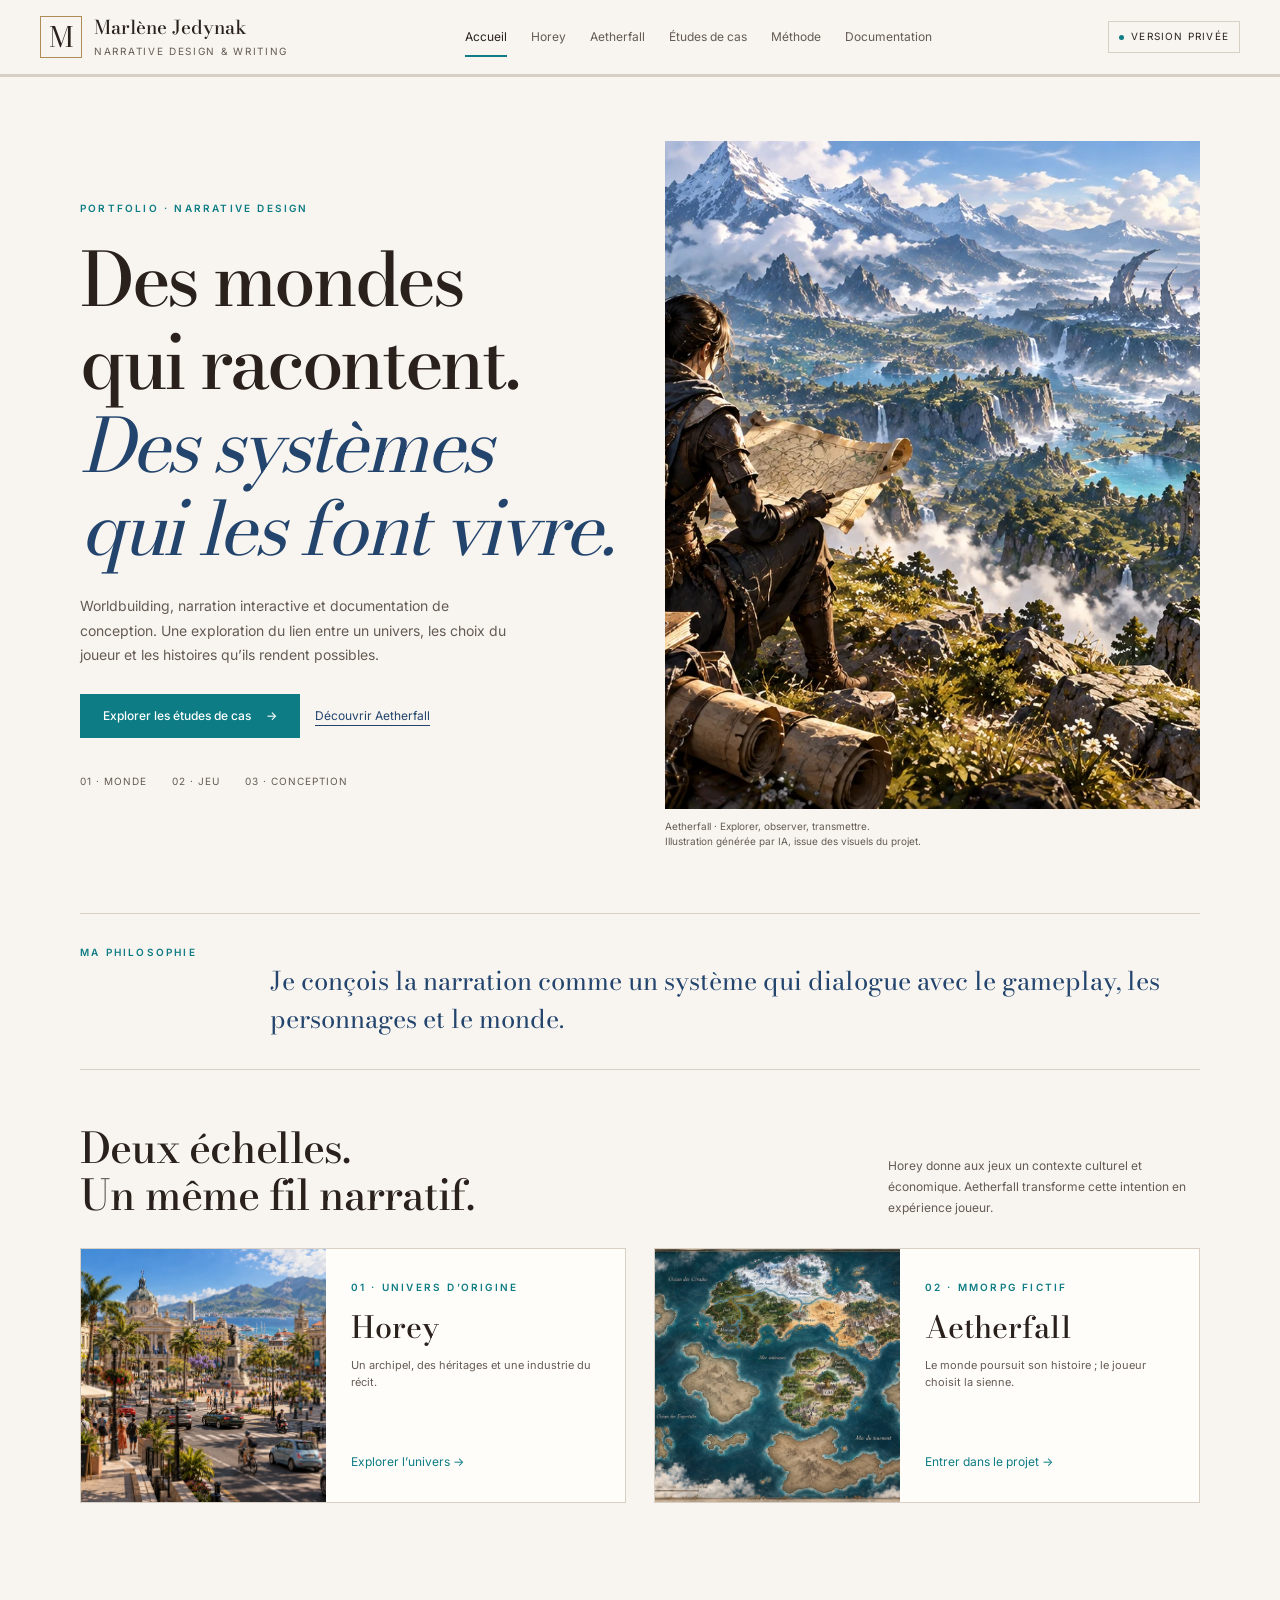
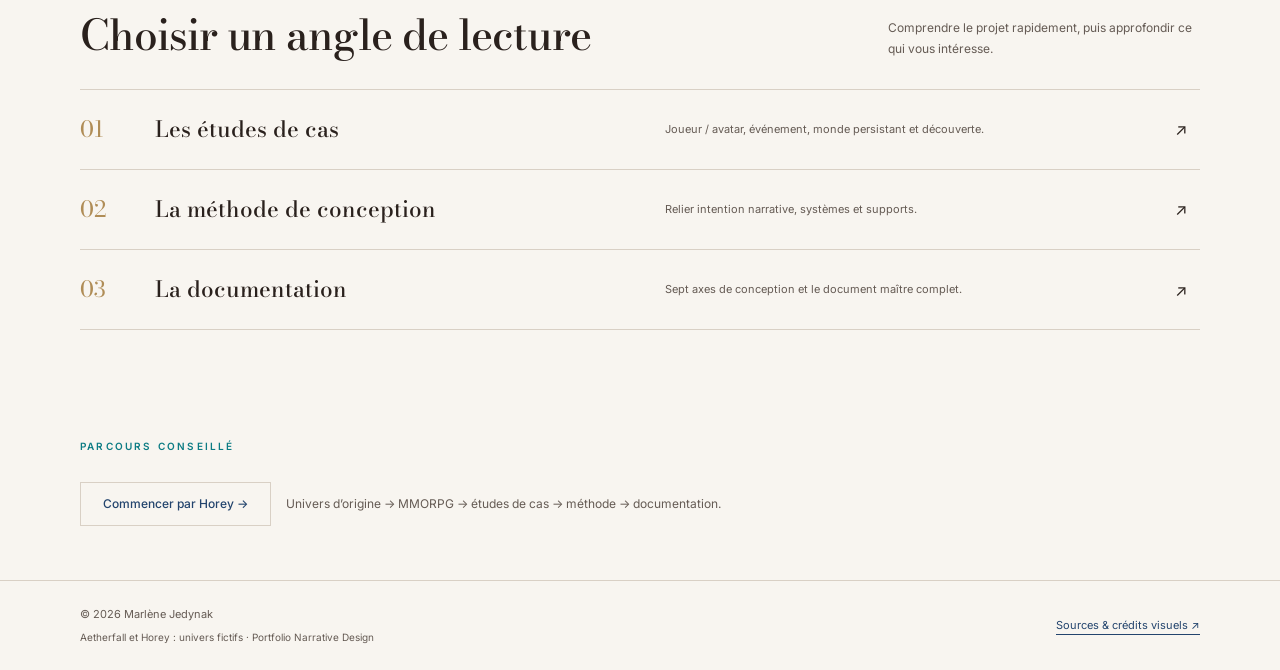
==== index.html @ cbaad34f "Ajout initial du portfolio Horey" ====
<!DOCTYPE html>
<html lang="fr"><head><meta charset="utf-8"><meta name="viewport" content="width=device-width,initial-scale=1"><meta name="robots" content="noindex,nofollow"><meta name="description" content="Portfolio de Narrative Design de Marlène Jedynak : Horey, Aetherfall, systèmes et études de cas."><meta name="color-scheme" content="light"><title>Marlène Jedynak — Portfolio Narrative Design</title><link rel="icon" href="assets/favicon.svg" type="image/svg+xml"><link rel="stylesheet" href="style.css"><link rel="stylesheet" href="fonts.css"><script defer src="app.js"></script><noscript><style>[role=tabpanel][hidden]{display:block!important}[role=tablist],.simulation{display:none!important}</style></noscript></head><body>
<a class="skip" href="#main">Aller au contenu</a><header class="topbar"><div class="topbar-inner"><a class="brand" href="index.html" aria-label="Marlène Jedynak, accueil du portfolio"><span class="brand-symbol" aria-hidden="true">M</span><span><strong>Marlène Jedynak</strong><small>Narrative Design &amp; Writing</small></span></a><nav class="desktop-nav" aria-label="Navigation principale"><a href="index.html" aria-current="page">Accueil</a><a href="horey.html">Horey</a><a href="aetherfall.html">Aetherfall</a><a href="etudes-de-cas.html">Études de cas</a><a href="methode.html">Méthode</a><a href="documentation.html">Documentation</a></nav><details class="mobile-nav"><summary>Menu</summary><nav aria-label="Navigation mobile"><a href="index.html" aria-current="page">Accueil</a><a href="horey.html">Horey</a><a href="aetherfall.html">Aetherfall</a><a href="etudes-de-cas.html">Études de cas</a><a href="methode.html">Méthode</a><a href="documentation.html">Documentation</a></nav></details><span class="private">Version privée</span></div><div class="progress" aria-hidden="true"><span></span></div></header>
<main class="shell" id="main"><section class="hero" aria-labelledby="home-title"><div class="hero-copy"><p class="eyebrow">Portfolio · Narrative Design</p><h1 id="home-title">Des mondes<br>qui racontent.<br><em>Des systèmes<br>qui les font vivre.</em></h1><p>Worldbuilding, narration interactive et documentation de conception. Une exploration du lien entre un univers, les choix du joueur et les histoires qu’ils rendent possibles.</p><div class="actions"><a class="button" href="etudes-de-cas.html">Explorer les études de cas <span aria-hidden="true">→</span></a><a class="text-link" href="aetherfall.html">Découvrir Aetherfall</a></div><div class="hero-index"><span>01 · Monde</span><span>02 · Jeu</span><span>03 · Conception</span></div><p id="resume" class="resume" hidden>Reprendre votre lecture : <a href="aetherfall.html">Aetherfall</a></p></div><figure class="hero-art"><img src="assets/cartographe.webp" alt="Un cartographe observe les vallées et les montagnes d’Aetherfall, une carte entre les mains" width="1672" height="941"><figcaption>Aetherfall · Explorer, observer, transmettre.<br>Illustration générée par IA, issue des visuels du projet.</figcaption></figure></section>
<div class="intro-strip"><p class="eyebrow">Ma philosophie</p><p>Je conçois la narration comme un système qui dialogue avec le gameplay, les personnages et le monde.</p></div>
<section class="home-section" aria-labelledby="worlds-title"><div class="section-intro"><h2 id="worlds-title">Deux échelles.<br>Un même fil narratif.</h2><p>Horey donne aux jeux un contexte culturel et économique. Aetherfall transforme cette intention en expérience joueur.</p></div><div class="chapters"><a class="chapter" href="horey.html"><img src="assets/seyora.webp" alt="La place centrale de Seyora, capitale d’Horey" loading="lazy"><div class="chapter-copy"><p class="kicker">01 · Univers d’origine</p><h3>Horey</h3><p class="note">Un archipel, des héritages et une industrie du récit.</p><span class="arrow">Explorer l’univers →</span></div></a><a class="chapter" href="aetherfall.html"><img src="assets/aetherfall-map.webp" alt="Carte fantasy des territoires d’Aetherfall" loading="lazy"><div class="chapter-copy"><p class="kicker">02 · MMORPG fictif</p><h3>Aetherfall</h3><p class="note">Le monde poursuit son histoire ; le joueur choisit la sienne.</p><span class="arrow">Entrer dans le projet →</span></div></a></div></section>
<section class="home-section" aria-labelledby="routes-title"><div class="section-intro"><h2 id="routes-title">Choisir un angle de lecture</h2><p>Comprendre le projet rapidement, puis approfondir ce qui vous intéresse.</p></div><div class="route-list"><a href="etudes-de-cas.html"><span class="number">01</span><strong>Les études de cas</strong><small>Joueur / avatar, événement, monde persistant et découverte.</small><span aria-hidden="true">↗</span></a><a href="methode.html"><span class="number">02</span><strong>La méthode de conception</strong><small>Relier intention narrative, systèmes et supports.</small><span aria-hidden="true">↗</span></a><a href="documentation.html"><span class="number">03</span><strong>La documentation</strong><small>Sept axes de conception et le document maître complet.</small><span aria-hidden="true">↗</span></a></div></section>
<section class="home-section"><p class="eyebrow">Parcours conseillé</p><div class="actions"><a class="button secondary" href="horey.html">Commencer par Horey →</a><p class="note">Univers d’origine → MMORPG → études de cas → méthode → documentation.</p></div></section><noscript><p class="note">Les textes, le sommaire et les documents restent accessibles. Activez JavaScript pour les filtres, les onglets et la simulation.</p></noscript></main>
<footer class="footer"><div class="shell footer-inner"><div>© 2026 Marlène Jedynak<small>Aetherfall et Horey : univers fictifs · Portfolio Narrative Design</small></div><a href="methode.html#credits">Sources &amp; crédits visuels ↗</a></div></footer>
<dialog id="image-dialog" class="lightbox" aria-labelledby="image-caption"><button class="close" type="button" aria-label="Fermer l’image agrandie">Fermer ×</button><img src="assets/horey-map.webp" alt=""><p id="image-caption"></p></dialog></body></html>
---- style.css ----
:root{--paper:#F8F5F0;--ink:#2A211D;--blue:#23446D;--teal:#0D7C84;--gold:#B08D57;--line:#d9d0c5;--muted:#655b54;--white:#fffdfa;--title:'Bodoni Moda',Georgia,serif;--body:Inter,Arial,sans-serif}
*{box-sizing:border-box}html{scroll-behavior:smooth;scroll-padding-top:110px}body{margin:0;background:var(--paper);color:var(--ink);font:16px/1.75 var(--body)}a{color:var(--blue);text-underline-offset:5px}button,input,select{font:inherit}button{cursor:pointer}button,a,summary,input,select{-webkit-tap-highlight-color:transparent}a:hover{color:var(--teal)}:focus-visible{outline:3px solid var(--teal);outline-offset:5px}[hidden]{display:none!important}img{max-width:100%;height:auto;display:block}h1,h2,h3,p,figure{margin:0}h1,h2,h3{font-family:var(--title);font-weight:500;line-height:1.12;text-wrap:balance}h1{font-size:clamp(2.9rem,6vw,5.2rem);letter-spacing:-.045em}h2{font-size:clamp(2rem,3.3vw,3rem);letter-spacing:-.025em}h3{font-size:1.6rem}p+p{margin-top:1.1rem}p,li{max-width:75ch}strong{font-weight:600}ul{padding-left:1.3rem}li+li{margin-top:.5rem}.skip{position:absolute;top:-100px;left:20px;background:var(--ink);color:white;padding:12px;z-index:99}.skip:focus{top:10px}.topbar{border-bottom:1px solid var(--line);position:sticky;top:0;z-index:20;background:rgba(248,245,240,.98)}.topbar-inner{max-width:1280px;margin:auto;padding:16px 40px;display:flex;gap:24px;align-items:center;justify-content:space-between}.brand{text-decoration:none;color:var(--ink);display:flex;gap:12px;align-items:center;line-height:1.2}.brand-symbol{font-family:var(--title);font-size:28px;border:1px solid var(--gold);width:42px;height:42px;display:grid;place-items:center}.brand strong{font-family:var(--title);font-size:19px;font-weight:500}.brand small{display:block;font-size:10px;letter-spacing:.17em;text-transform:uppercase;margin-top:5px;color:var(--muted)}.desktop-nav{display:flex;align-items:center;gap:24px}.desktop-nav a{text-decoration:none;font-size:12px;color:var(--muted);padding:8px 0;border-bottom:2px solid transparent}.desktop-nav a[aria-current=page]{color:var(--ink);border-color:var(--teal)}.private{display:inline-flex;align-items:center;gap:7px;font-size:10px;text-transform:uppercase;letter-spacing:.12em;border:1px solid var(--line);padding:6px 10px;white-space:nowrap}.private:before{content:'';width:5px;height:5px;border-radius:50%;background:var(--teal)}.mobile-nav{display:none}.progress{height:2px;width:100%;background:var(--line)}.progress span{display:block;height:100%;width:0;background:var(--teal)}.shell{max-width:1200px;margin:auto;padding:0 40px}.eyebrow,.kicker{font-size:10px;letter-spacing:.22em;text-transform:uppercase;color:var(--teal);font-weight:600}.page-header{padding:52px 0 38px;border-bottom:1px solid var(--line)}.breadcrumbs{font-size:11px;color:var(--muted);display:flex;gap:12px;align-items:center;margin-bottom:35px}.breadcrumbs a{color:var(--muted)}.page-header .eyebrow{margin-bottom:18px}.page-header .lead{max-width:740px;margin-top:20px}.lead{font-family:var(--title);font-size:clamp(1.3rem,2.3vw,1.6rem);line-height:1.5}.page-grid{display:grid;grid-template-columns:minmax(0,1fr) 195px;gap:58px;padding:46px 0 64px}.toc{align-self:start;position:sticky;top:120px;border-left:1px solid var(--line);padding-left:22px;font-size:12px}.toc p{font-size:9px;letter-spacing:.2em;text-transform:uppercase;color:var(--muted);margin-bottom:15px}.toc ol{list-style:none;padding:0;margin:0}.toc li+li{margin-top:14px}.toc a{text-decoration:none;color:var(--muted);display:block}.toc a[aria-current=location]{color:var(--teal);font-weight:600}.toc .back{border-top:1px solid var(--line);margin-top:24px;padding-top:18px}.content-section+.content-section{border-top:1px solid var(--line);margin-top:50px;padding-top:44px}.section-heading{display:flex;gap:20px;align-items:baseline;margin-bottom:24px}.section-heading .number{color:var(--gold);font-family:var(--title);font-size:1.2rem;flex-shrink:0}.content-section h3{margin:28px 0 15px}.content-section .lead{margin-bottom:20px}.principle{font-family:var(--title);font-size:1.5rem;line-height:1.5;color:var(--blue);border-left:3px solid var(--teal);padding:8px 0 8px 24px;margin:28px 0}.note{font-size:12px;line-height:1.6;color:var(--muted)}.actions{display:flex;align-items:center;gap:15px;flex-wrap:wrap;margin-top:26px}.button{display:inline-flex;gap:15px;justify-content:center;align-items:center;padding:12px 22px;border:1px solid var(--teal);background:var(--teal);color:white;text-decoration:none;font-size:12px;font-weight:500;line-height:1.5}.button:hover{color:white;background:#096269}.button.secondary{background:transparent;color:var(--blue);border-color:var(--line)}.button.secondary:hover{border-color:var(--teal);color:var(--teal)}.text-link{font-size:12px}.hero{display:grid;grid-template-columns:1.02fr 1fr;gap:40px;align-items:center;padding:64px 0}.hero h1{font-size:clamp(3rem,5.8vw,5rem);margin:20px 0 24px}.hero h1 em{color:var(--blue);font-weight:400}.hero-copy>p:not(.eyebrow){font-size:14px;color:var(--muted);max-width:48ch}.hero-art img{width:100%;aspect-ratio:4/5;object-fit:cover;object-position:35% center}.hero-art figcaption,.visual figcaption{font-size:10px;color:var(--muted);margin-top:10px;line-height:1.5}.hero-index{margin-top:35px;display:flex;gap:25px;font-size:10px;letter-spacing:.1em;text-transform:uppercase;color:var(--muted)}.intro-strip{display:grid;grid-template-columns:150px 1fr;gap:40px;padding:30px 0;border-top:1px solid var(--line);border-bottom:1px solid var(--line)}.intro-strip p:last-child{font-family:var(--title);font-size:1.6rem;line-height:1.5;color:var(--blue)}.section-intro{display:flex;gap:24px;align-items:end;justify-content:space-between;margin-bottom:30px}.section-intro p{font-size:12px;max-width:39ch;color:var(--muted)}.home-section{padding:54px 0}.chapters{display:grid;grid-template-columns:1fr 1fr;gap:28px}.chapter{display:grid;grid-template-columns:45% 1fr;border:1px solid var(--line);background:var(--white);text-decoration:none;color:var(--ink);min-height:255px;transition:border-color .15s}.chapter:hover{border-color:var(--teal)}.chapter img{height:100%;width:100%;object-fit:cover}.chapter-copy{padding:30px 25px;display:flex;flex-direction:column;gap:13px}.chapter h3{font-size:1.9rem}.chapter .note{font-size:11px}.chapter .arrow{margin-top:auto;color:var(--teal);font-size:12px}.route-list{border-top:1px solid var(--line)}.route-list a{display:grid;grid-template-columns:55px 1fr 1fr 25px;gap:20px;align-items:center;padding:20px 0;border-bottom:1px solid var(--line);text-decoration:none;color:var(--ink)}.route-list a:hover{color:var(--teal)}.route-list .number{font-family:var(--title);font-size:1.4rem;color:var(--gold)}.route-list strong{font-family:var(--title);font-size:1.4rem;font-weight:500}.route-list small{color:var(--muted);font-size:11px}.continuation{border-top:1px solid var(--line);padding:30px 0;display:flex;align-items:center;justify-content:space-between;gap:20px}.continuation p{font-size:11px;letter-spacing:.12em;text-transform:uppercase;color:var(--muted)}.continuation a{font-family:var(--title);font-size:1.6rem;text-decoration:none}.footer{border-top:1px solid var(--line);padding:24px 0;font-size:11px;color:var(--muted)}.footer-inner{display:flex;justify-content:space-between;align-items:center;gap:20px}.footer small{display:block;margin-top:5px;font-size:10px}.footer a{font-size:11px}.visual{margin:28px 0}.visual img{width:100%;border:1px solid var(--line)}.visual .landscape{aspect-ratio:16/10;object-fit:cover}.image-button{display:block;padding:0;background:none;border:0;width:100%;text-align:left}.image-button:hover img{outline:2px solid var(--gold);outline-offset:3px}.facts{display:grid;grid-template-columns:repeat(3,1fr);gap:22px;padding:20px 0;border-top:1px solid var(--line);border-bottom:1px solid var(--line);margin:26px 0}.facts dt{font-size:9px;letter-spacing:.15em;text-transform:uppercase;color:var(--muted)}.facts dd{font-family:var(--title);font-size:1.5rem;margin:8px 0 0;line-height:1.25}.tabs{display:flex;flex-wrap:wrap;gap:10px;margin:25px 0 18px}.tabs button,.filter{padding:9px 15px;background:transparent;border:1px solid var(--line);color:var(--ink);font-size:12px}.tabs button[aria-selected=true],.filter[aria-pressed=true]{background:var(--blue);border-color:var(--blue);color:white}.panel{border:1px solid var(--line);background:var(--white);padding:26px}.panel h3{margin:0 0 15px}.panel .kicker{margin-bottom:10px}.filters{display:flex;flex-wrap:wrap;gap:10px;margin-bottom:24px}.study{border:1px solid var(--line);background:var(--white);margin-top:18px}.study summary{list-style:none;padding:28px;cursor:pointer;display:flex;align-items:start;gap:22px}.study summary::-webkit-details-marker{display:none}.study summary .number{color:var(--gold);font-family:var(--title);font-size:1.5rem}.study summary .plus{margin-left:auto;font-size:1.5rem;color:var(--teal)}.study[open] summary .plus{transform:rotate(45deg)}.study summary p{font-size:12px;margin-top:10px;color:var(--muted)}.study-body{padding:0 28px 30px 78px}.study-body h3{font:600 10px/1.5 var(--body);letter-spacing:.12em;text-transform:uppercase;color:var(--teal);margin:22px 0 10px}.study-body p{font-size:14px}.study-body .principle{font-family:var(--title);font-size:1.35rem}.simulation{background:#ece9e3;border:1px solid var(--line);padding:28px;margin:28px 0}.simulation h3{margin:0 0 12px}.choice-grid{display:grid;grid-template-columns:repeat(3,1fr);gap:12px;margin:24px 0}.choice-grid button{background:var(--white);border:1px solid var(--line);padding:18px 12px;line-height:1.4;color:var(--ink);font-size:12px;text-align:left}.choice-grid button strong{display:block;font-family:var(--title);font-size:1.2rem;font-weight:500;margin-bottom:8px}.choice-grid button[aria-pressed=true]{border:2px solid var(--teal);padding:17px 11px;background:#edf4f2}.choice-grid button span{font-size:10px;color:var(--muted)}.event-result{border-left:3px solid var(--teal);background:var(--white);padding:20px;margin-top:20px}.event-result h4{font:500 1.35rem/1.35 var(--title);color:var(--blue);margin:0 0 10px}.event-result p{font-size:13px}.event-result .kicker{font-size:9px}.simulation .stage{font-size:10px;letter-spacing:.1em;text-transform:uppercase;color:var(--teal);margin:18px 0 8px}.two-col{display:grid;grid-template-columns:1fr 1fr;gap:28px}.two-col figure{margin:0}.gallery{display:grid;grid-template-columns:1fr 1fr;gap:20px;margin-top:25px}.gallery img{width:100%;aspect-ratio:4/3;object-fit:contain;background:#e9e6df}.gallery figcaption{font-size:11px;margin-top:10px;color:var(--muted)}.gallery figcaption strong{display:block;color:var(--ink);margin-bottom:4px}.table-wrap{overflow-x:auto;margin:24px 0}table{width:100%;border-collapse:collapse;min-width:450px;font-size:12px;text-align:left}th{font-weight:600;color:var(--teal)}td,th{padding:14px 12px;border-bottom:1px solid var(--line);vertical-align:top}.document-row{border-top:1px solid var(--line);padding:20px 0}.document-row summary{font-family:var(--title);font-size:1.45rem;cursor:pointer;color:var(--blue)}.document-row p{font-size:14px;margin-top:16px}.document-row .note{font-size:12px}.document-cover{display:flex;align-items:center;gap:25px;border:1px solid var(--line);background:var(--white);padding:28px;margin:28px 0}.document-cover .doc-icon{font-family:var(--title);font-size:2.4rem;color:var(--gold);border:1px solid var(--line);padding:13px;line-height:1}.document-cover h3{margin:0 0 8px}.document-cover .actions{margin-top:15px}.search-box{display:block;font-size:12px;color:var(--muted);margin-bottom:28px}.search-box input{display:block;width:100%;padding:12px 16px;margin-top:8px;color:var(--ink);border:1px solid var(--line);background:var(--white)}.no-results{padding:25px;background:var(--white);border:1px solid var(--line)}.process{list-style:none;padding:0;counter-reset:step}.process li{padding:20px 0;border-bottom:1px solid var(--line);display:grid;grid-template-columns:45px 1fr;gap:15px;counter-increment:step}.process li:before{content:'0' counter(step);font-family:var(--title);color:var(--gold);font-size:1.5rem}.process strong{font-family:var(--title);font-size:1.5rem;font-weight:500;display:block;margin-bottom:10px}.process p{font-size:13px}.lightbox{position:fixed;inset:0;width:100vw;height:100vh;max-width:none;max-height:none;margin:0;padding:58px 25px 20px;border:0;background:rgba(20,27,30,.97);color:white;z-index:100}.lightbox::backdrop{background:#14202c}.lightbox img{object-fit:contain;max-width:100%;max-height:calc(100vh - 125px);margin:auto}.lightbox p{font-size:12px;margin:12px auto;text-align:center;max-width:none}.lightbox .close{position:absolute;right:25px;top:14px;padding:7px 15px;border:1px solid #788088;background:none;color:white;font-size:12px}.toc-toggle{display:none}.resume{margin-top:25px;border-top:1px solid var(--line);padding-top:16px;font-size:12px}.resume a{margin-left:7px}.screen-reader{position:absolute;width:1px;height:1px;padding:0;overflow:hidden;clip:rect(0,0,0,0);white-space:nowrap;border:0}
@media(min-width:1400px){.hero-art img{aspect-ratio:5/6}}@media(max-width:1050px){.desktop-nav{gap:15px}.topbar-inner{padding:16px 25px}.desktop-nav a{font-size:11px}.page-grid{gap:35px;grid-template-columns:minmax(0,1fr) 160px}.chapter{grid-template-columns:1fr}.chapter img{height:190px}.hero{gap:25px}}@media(max-width:850px){.desktop-nav{display:none}.mobile-nav{display:block;position:relative;margin-left:auto}.mobile-nav summary{font-size:12px;cursor:pointer;list-style:none;border:1px solid var(--line);padding:8px 14px}.mobile-nav nav{position:absolute;right:0;top:48px;width:230px;background:var(--paper);border:1px solid var(--line);padding:12px;box-shadow:0 10px 20px #2a211d10}.mobile-nav a{display:block;padding:10px 12px;font-size:13px;text-decoration:none}.mobile-nav a[aria-current=page]{color:var(--teal);background:#0d7c840a}.page-grid{grid-template-columns:minmax(0,1fr);padding-top:30px;gap:28px}.toc{grid-row:1;position:static;padding:17px 20px;border:1px solid var(--line)}.toc ol{display:flex;gap:10px 20px;flex-wrap:wrap}.toc li+li{margin:0}.toc .back{display:none}.toc p{margin-bottom:10px}.hero h1{font-size:3.6rem}.shell{padding:0 28px}.hero-art img{aspect-ratio:3/4}.route-list a{grid-template-columns:40px 1fr 1fr 20px;gap:12px}}@media(max-width:620px){body{font-size:15px}.topbar-inner{padding:12px 18px;gap:12px}.brand strong{font-size:17px}.brand small{font-size:8px;letter-spacing:.13em}.brand-symbol{width:32px;height:36px;font-size:22px}.topbar .private{display:none}.shell{padding:0 22px}.hero{grid-template-columns:1fr;padding:35px 0 40px;gap:28px}.hero h1{font-size:3.5rem;line-height:1.02}.hero-copy>p:not(.eyebrow){font-size:13px}.hero-art img{aspect-ratio:16/10;object-position:40% center}.hero-index{margin-top:25px;gap:20px}.intro-strip{grid-template-columns:1fr;gap:15px;padding:25px 0}.intro-strip p:last-child{font-size:1.45rem}.section-intro{display:block}.section-intro p{margin-top:15px}.home-section{padding:38px 0}.chapters,.two-col,.gallery{grid-template-columns:1fr}.chapter{grid-template-columns:37% 1fr;min-height:230px}.chapter img{height:100%}.chapter-copy{padding:23px 20px}.route-list a{grid-template-columns:35px 1fr 20px;gap:10px}.route-list small{grid-column:2;grid-row:2}.route-list span:last-child{grid-row:1;grid-column:3}.route-list strong{font-size:1.3rem}.page-header{padding:30px 0}.breadcrumbs{margin-bottom:27px}.page-header h1{font-size:3.3rem}.section-heading{gap:15px}.content-section h2{font-size:2.1rem}.study summary{padding:22px 18px;gap:14px}.study summary h2{font-size:1.7rem}.study-body{padding:0 20px 25px}.study-body p{font-size:13px}.simulation{padding:20px}.choice-grid{grid-template-columns:1fr}.choice-grid button strong{font-size:1.3rem;display:inline;margin-right:12px}.facts{gap:14px}.facts dd{font-size:1.2rem}.facts dt{font-size:8px}.continuation{align-items:start;flex-direction:column;gap:8px}.footer-inner{align-items:start;flex-direction:column}.document-cover{padding:22px 18px;gap:15px}.document-cover .doc-icon{font-size:1.7rem;padding:10px}.document-cover h3{font-size:1.3rem}.document-cover .button{padding:9px 13px}.panel{padding:22px}.principle{font-size:1.3rem}.visual{margin:22px 0}}
@media(max-width:620px){.hero h1{font-size:clamp(2.25rem,10.6vw,3.5rem)}.page-header h1{font-size:clamp(2.2rem,9vw,3.3rem);overflow-wrap:anywhere}.brand{min-width:0}.brand strong{white-space:nowrap}.button{max-width:100%;text-align:center}.doc-icon{flex-shrink:0}.document-cover>div{min-width:0}.toc ol{overflow-wrap:anywhere}}
@media(prefers-reduced-motion:reduce){html{scroll-behavior:auto}*{transition:none!important}}@media print{.topbar,.toc,.footer,.continuation,.filters,.actions,.simulation,.mobile-nav,.image-button:after{display:none!important}.shell{padding:0;max-width:none}.page-grid{display:block}.hero{display:block}.hero-art img{height:250px;object-fit:cover}.study,.document-row{break-inside:avoid}body{background:white;font-size:11pt}h1{font-size:30pt}h2{font-size:20pt}}
---- fonts.css ----
@font-face {
  font-family: 'Bodoni Moda';
  font-style: normal;
  font-weight: 400;
  font-display: swap;
  src: url(assets/fonts/bodoni-moda-400.ttf) format('truetype');
}
@font-face {
  font-family: 'Bodoni Moda';
  font-style: normal;
  font-weight: 500;
  font-display: swap;
  src: url(assets/fonts/bodoni-moda-500.ttf) format('truetype');
}
@font-face {
  font-family: 'Bodoni Moda';
  font-style: normal;
  font-weight: 600;
  font-display: swap;
  src: url(assets/fonts/bodoni-moda-600.ttf) format('truetype');
}
@font-face {
  font-family: 'Bodoni Moda';
  font-style: normal;
  font-weight: 700;
  font-display: swap;
  src: url(assets/fonts/bodoni-moda-700.ttf) format('truetype');
}
@font-face {
  font-family: 'Inter';
  font-style: normal;
  font-weight: 400;
  font-display: swap;
  src: url(assets/fonts/inter-400.ttf) format('truetype');
}
@font-face {
  font-family: 'Inter';
  font-style: normal;
  font-weight: 500;
  font-display: swap;
  src: url(assets/fonts/inter-500.ttf) format('truetype');
}
@font-face {
  font-family: 'Inter';
  font-style: normal;
  font-weight: 600;
  font-display: swap;
  src: url(assets/fonts/inter-600.ttf) format('truetype');
}
@font-face {
  font-family: 'Inter';
  font-style: normal;
  font-weight: 700;
  font-display: swap;
  src: url(assets/fonts/inter-700.ttf) format('truetype');
}
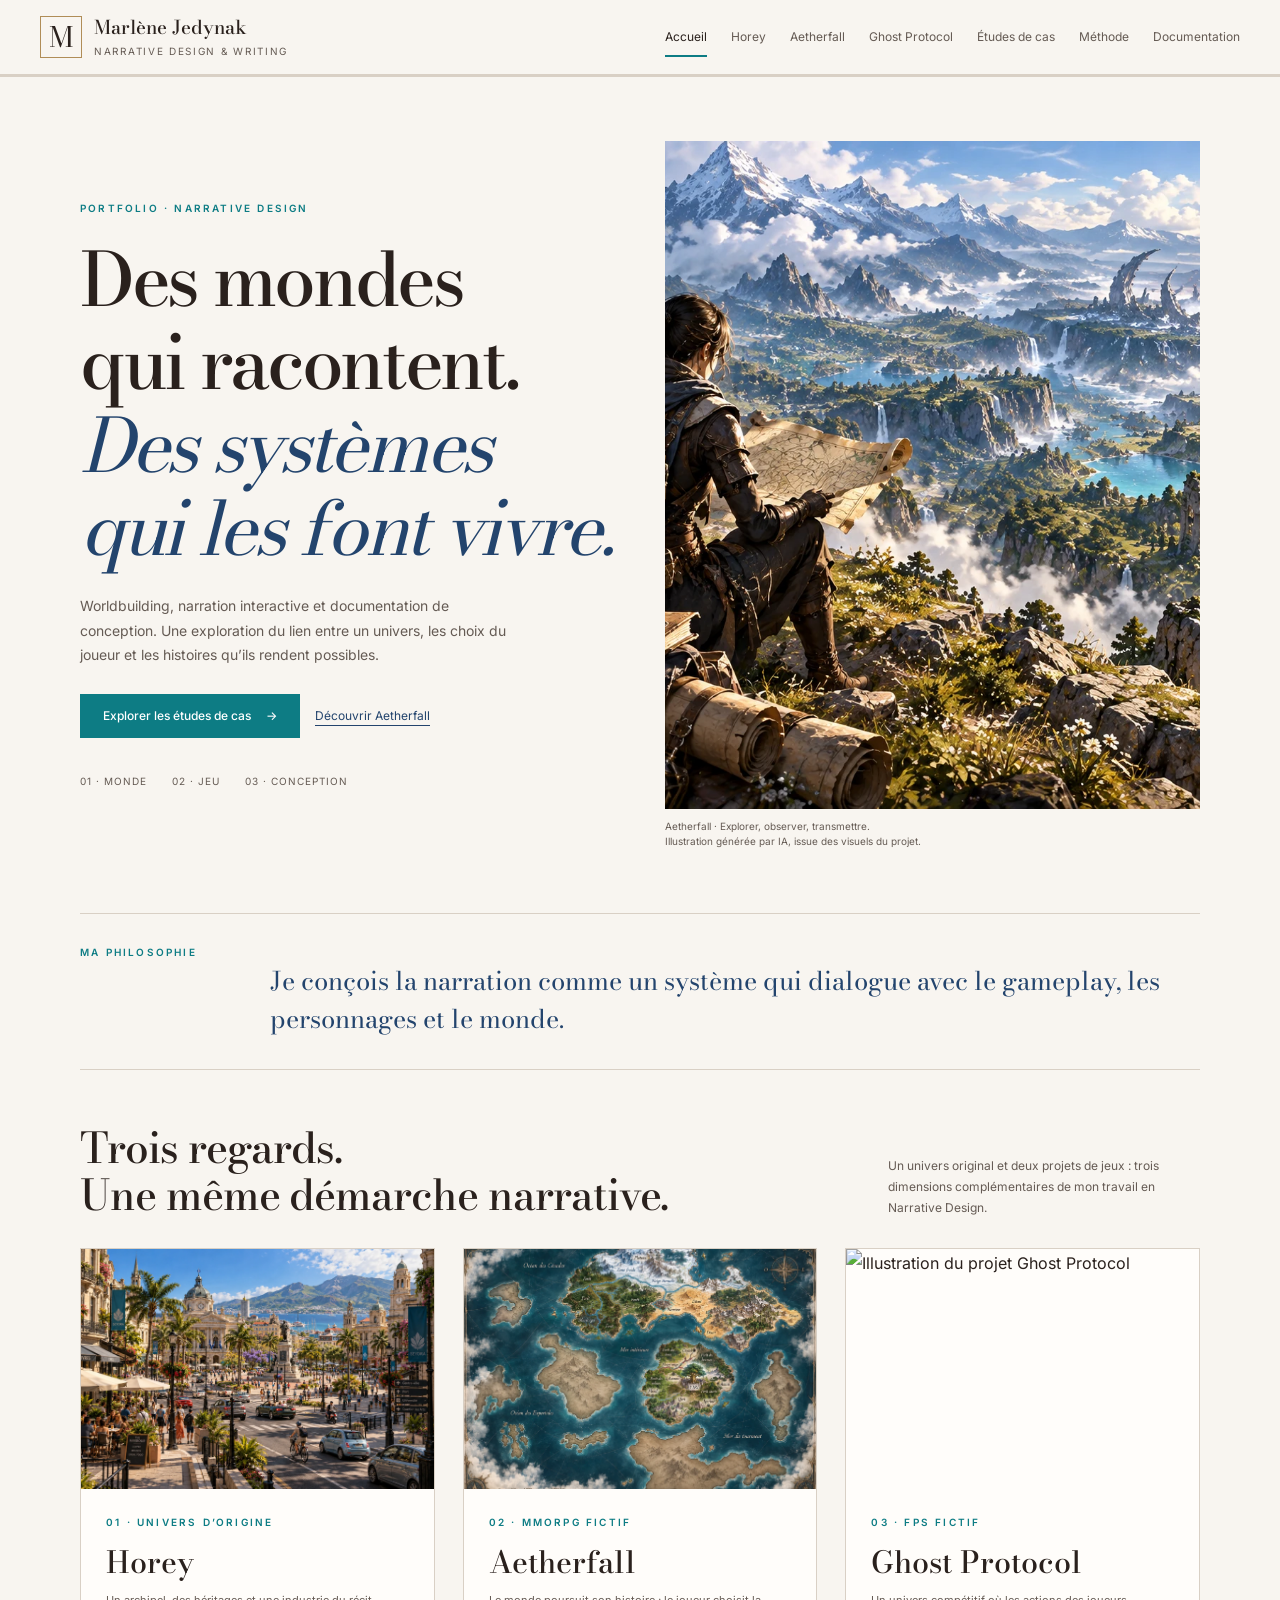
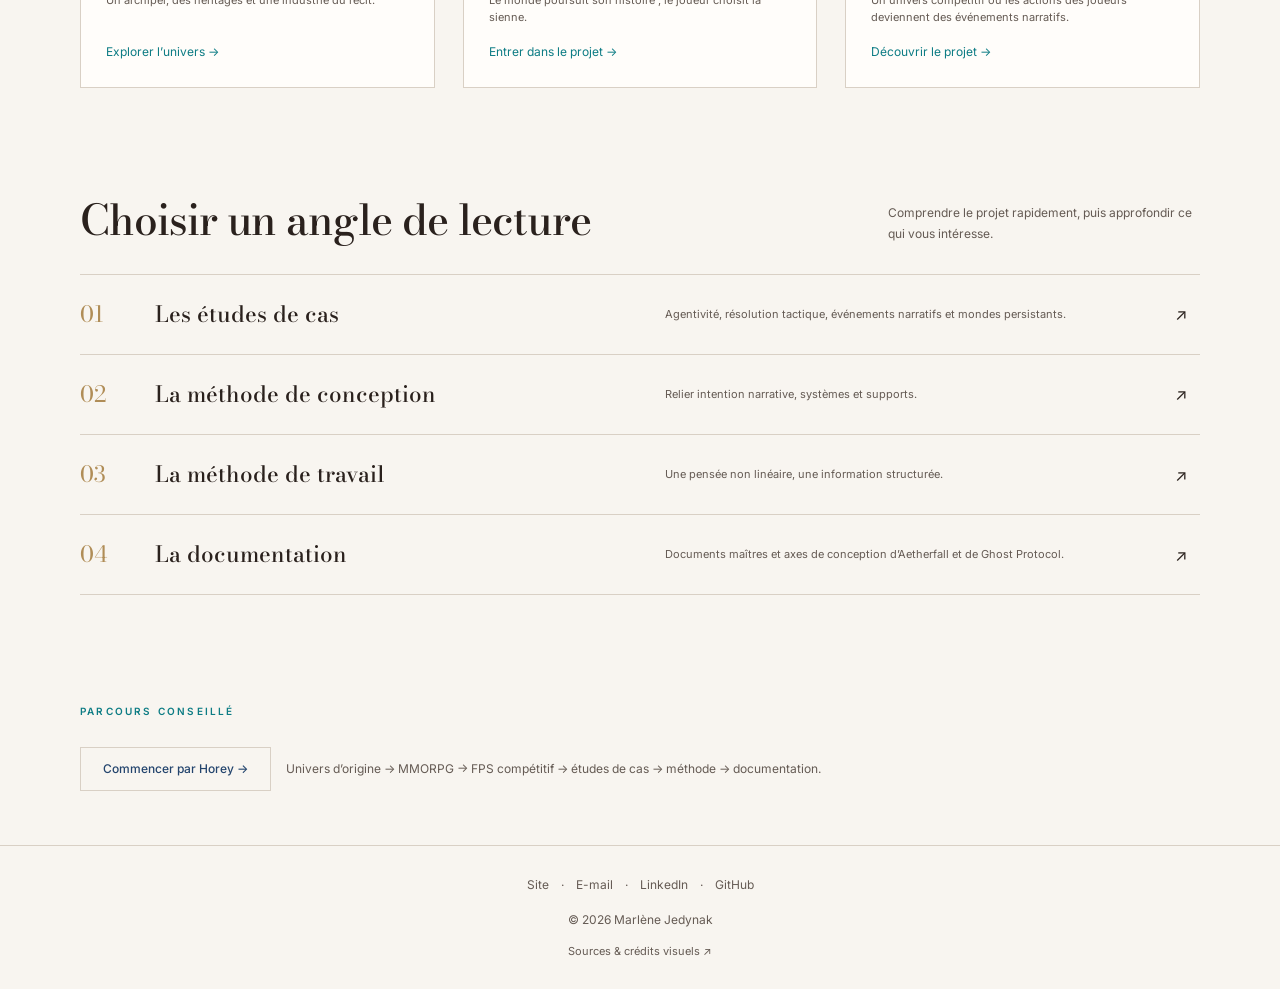
==== commit 462b83a7: "Portfolio V1.0 - Publication officielle" ====
--- a/index.html
+++ b/index.html
@@ -1,10 +1,441 @@
+
 <!DOCTYPE html>
-<html lang="fr"><head><meta charset="utf-8"><meta name="viewport" content="width=device-width,initial-scale=1"><meta name="robots" content="noindex,nofollow"><meta name="description" content="Portfolio de Narrative Design de Marlène Jedynak : Horey, Aetherfall, systèmes et études de cas."><meta name="color-scheme" content="light"><title>Marlène Jedynak — Portfolio Narrative Design</title><link rel="icon" href="assets/favicon.svg" type="image/svg+xml"><link rel="stylesheet" href="style.css"><link rel="stylesheet" href="fonts.css"><script defer src="app.js"></script><noscript><style>[role=tabpanel][hidden]{display:block!important}[role=tablist],.simulation{display:none!important}</style></noscript></head><body>
-<a class="skip" href="#main">Aller au contenu</a><header class="topbar"><div class="topbar-inner"><a class="brand" href="index.html" aria-label="Marlène Jedynak, accueil du portfolio"><span class="brand-symbol" aria-hidden="true">M</span><span><strong>Marlène Jedynak</strong><small>Narrative Design &amp; Writing</small></span></a><nav class="desktop-nav" aria-label="Navigation principale"><a href="index.html" aria-current="page">Accueil</a><a href="horey.html">Horey</a><a href="aetherfall.html">Aetherfall</a><a href="etudes-de-cas.html">Études de cas</a><a href="methode.html">Méthode</a><a href="documentation.html">Documentation</a></nav><details class="mobile-nav"><summary>Menu</summary><nav aria-label="Navigation mobile"><a href="index.html" aria-current="page">Accueil</a><a href="horey.html">Horey</a><a href="aetherfall.html">Aetherfall</a><a href="etudes-de-cas.html">Études de cas</a><a href="methode.html">Méthode</a><a href="documentation.html">Documentation</a></nav></details><span class="private">Version privée</span></div><div class="progress" aria-hidden="true"><span></span></div></header>
-<main class="shell" id="main"><section class="hero" aria-labelledby="home-title"><div class="hero-copy"><p class="eyebrow">Portfolio · Narrative Design</p><h1 id="home-title">Des mondes<br>qui racontent.<br><em>Des systèmes<br>qui les font vivre.</em></h1><p>Worldbuilding, narration interactive et documentation de conception. Une exploration du lien entre un univers, les choix du joueur et les histoires qu’ils rendent possibles.</p><div class="actions"><a class="button" href="etudes-de-cas.html">Explorer les études de cas <span aria-hidden="true">→</span></a><a class="text-link" href="aetherfall.html">Découvrir Aetherfall</a></div><div class="hero-index"><span>01 · Monde</span><span>02 · Jeu</span><span>03 · Conception</span></div><p id="resume" class="resume" hidden>Reprendre votre lecture : <a href="aetherfall.html">Aetherfall</a></p></div><figure class="hero-art"><img src="assets/cartographe.webp" alt="Un cartographe observe les vallées et les montagnes d’Aetherfall, une carte entre les mains" width="1672" height="941"><figcaption>Aetherfall · Explorer, observer, transmettre.<br>Illustration générée par IA, issue des visuels du projet.</figcaption></figure></section>
-<div class="intro-strip"><p class="eyebrow">Ma philosophie</p><p>Je conçois la narration comme un système qui dialogue avec le gameplay, les personnages et le monde.</p></div>
-<section class="home-section" aria-labelledby="worlds-title"><div class="section-intro"><h2 id="worlds-title">Deux échelles.<br>Un même fil narratif.</h2><p>Horey donne aux jeux un contexte culturel et économique. Aetherfall transforme cette intention en expérience joueur.</p></div><div class="chapters"><a class="chapter" href="horey.html"><img src="assets/seyora.webp" alt="La place centrale de Seyora, capitale d’Horey" loading="lazy"><div class="chapter-copy"><p class="kicker">01 · Univers d’origine</p><h3>Horey</h3><p class="note">Un archipel, des héritages et une industrie du récit.</p><span class="arrow">Explorer l’univers →</span></div></a><a class="chapter" href="aetherfall.html"><img src="assets/aetherfall-map.webp" alt="Carte fantasy des territoires d’Aetherfall" loading="lazy"><div class="chapter-copy"><p class="kicker">02 · MMORPG fictif</p><h3>Aetherfall</h3><p class="note">Le monde poursuit son histoire ; le joueur choisit la sienne.</p><span class="arrow">Entrer dans le projet →</span></div></a></div></section>
-<section class="home-section" aria-labelledby="routes-title"><div class="section-intro"><h2 id="routes-title">Choisir un angle de lecture</h2><p>Comprendre le projet rapidement, puis approfondir ce qui vous intéresse.</p></div><div class="route-list"><a href="etudes-de-cas.html"><span class="number">01</span><strong>Les études de cas</strong><small>Joueur / avatar, événement, monde persistant et découverte.</small><span aria-hidden="true">↗</span></a><a href="methode.html"><span class="number">02</span><strong>La méthode de conception</strong><small>Relier intention narrative, systèmes et supports.</small><span aria-hidden="true">↗</span></a><a href="documentation.html"><span class="number">03</span><strong>La documentation</strong><small>Sept axes de conception et le document maître complet.</small><span aria-hidden="true">↗</span></a></div></section>
-<section class="home-section"><p class="eyebrow">Parcours conseillé</p><div class="actions"><a class="button secondary" href="horey.html">Commencer par Horey →</a><p class="note">Univers d’origine → MMORPG → études de cas → méthode → documentation.</p></div></section><noscript><p class="note">Les textes, le sommaire et les documents restent accessibles. Activez JavaScript pour les filtres, les onglets et la simulation.</p></noscript></main>
-<footer class="footer"><div class="shell footer-inner"><div>© 2026 Marlène Jedynak<small>Aetherfall et Horey : univers fictifs · Portfolio Narrative Design</small></div><a href="methode.html#credits">Sources &amp; crédits visuels ↗</a></div></footer>
-<dialog id="image-dialog" class="lightbox" aria-labelledby="image-caption"><button class="close" type="button" aria-label="Fermer l’image agrandie">Fermer ×</button><img src="assets/horey-map.webp" alt=""><p id="image-caption"></p></dialog></body></html>+<html lang="fr">
+
+<head>
+    <meta charset="utf-8">
+    <meta name="viewport" content="width=device-width,initial-scale=1">
+    <meta name="robots" content="index,follow">
+
+    <meta name="description"
+        content="Portfolio de Narrative Design de Marlène Jedynak : Horey, Aetherfall, Ghost Protocol, systèmes et études de cas.">
+
+    <meta name="color-scheme" content="light">
+
+    <title>Marlène Jedynak — Portfolio Narrative Design</title>
+
+    <link rel="icon" href="assets/favicon.svg" type="image/svg+xml">
+    <link rel="stylesheet" href="style.css">
+    <link rel="stylesheet" href="fonts.css">
+
+    <script defer src="app.js"></script>
+
+    <noscript>
+        <style>
+            [role=tabpanel][hidden] {
+                display: block !important
+            }
+
+            [role=tablist],
+            .simulation {
+                display: none !important
+            }
+        </style>
+    </noscript>
+</head>
+
+<body>
+
+    <a class="skip" href="#main">Aller au contenu</a>
+
+    <!-- NAVIGATION PRINCIPALE -->
+
+    <header class="topbar">
+
+        <div class="topbar-inner">
+
+            <a class="brand" href="index.html"
+                aria-label="Marlène Jedynak, accueil du portfolio">
+
+                <span class="brand-symbol" aria-hidden="true">M</span>
+
+                <span>
+                    <strong>Marlène Jedynak</strong>
+                    <small>Narrative Design &amp; Writing</small>
+                </span>
+
+            </a>
+
+            <nav class="desktop-nav" aria-label="Navigation principale">
+
+                <a href="index.html" aria-current="page">Accueil</a>
+                <a href="horey.html">Horey</a>
+                <a href="aetherfall.html">Aetherfall</a>
+                <a href="ghost-protocol-projet.html">Ghost Protocol</a>
+                <a href="etudes-de-cas.html">Études de cas</a>
+                <a href="methode.html">Méthode</a>
+                <a href="documentation.html">Documentation</a>
+
+            </nav>
+
+            <details class="mobile-nav">
+
+                <summary>Menu</summary>
+
+                <nav aria-label="Navigation mobile">
+
+                    <a href="index.html" aria-current="page">Accueil</a>
+                    <a href="horey.html">Horey</a>
+                    <a href="aetherfall.html">Aetherfall</a>
+                    <a href="ghost-protocol-projet.html">Ghost Protocol</a>
+                    <a href="etudes-de-cas.html">Études de cas</a>
+                    <a href="methode.html">Méthode</a>
+                    <a href="documentation.html">Documentation</a>
+
+                </nav>
+
+            </details>
+
+            
+
+        </div>
+
+        <div class="progress" aria-hidden="true">
+            <span></span>
+        </div>
+
+    </header>
+
+    <!-- CONTENU PRINCIPAL -->
+
+    <main class="shell" id="main">
+
+        <!-- HERO -->
+
+        <section class="hero" aria-labelledby="home-title">
+
+            <div class="hero-copy">
+
+                <p class="eyebrow">Portfolio · Narrative Design</p>
+
+                <h1 id="home-title">
+                    Des mondes<br>
+                    qui racontent.<br>
+                    <em>Des systèmes<br>qui les font vivre.</em>
+                </h1>
+
+                <p>
+                    Worldbuilding, narration interactive et documentation de conception.
+                    Une exploration du lien entre un univers, les choix du joueur
+                    et les histoires qu’ils rendent possibles.
+                </p>
+
+                <div class="actions">
+
+                    <a class="button" href="etudes-de-cas.html">
+                        Explorer les études de cas
+                        <span aria-hidden="true">→</span>
+                    </a>
+
+                    <a class="text-link" href="aetherfall.html">
+                        Découvrir Aetherfall
+                    </a>
+
+                </div>
+
+                <div class="hero-index">
+                    <span>01 · Monde</span>
+                    <span>02 · Jeu</span>
+                    <span>03 · Conception</span>
+                </div>
+
+                <p id="resume" class="resume" hidden>
+                    Reprendre votre lecture :
+                    <a href="aetherfall.html">Aetherfall</a>
+                </p>
+
+            </div>
+
+            <figure class="hero-art">
+
+                <img src="assets/cartographe.webp"
+                    alt="Un cartographe observe les vallées et les montagnes d’Aetherfall, une carte entre les mains"
+                    width="1672" height="941">
+
+                <figcaption>
+                    Aetherfall · Explorer, observer, transmettre.<br>
+                    Illustration générée par IA, issue des visuels du projet.
+                </figcaption>
+
+            </figure>
+
+        </section>
+
+        <!-- PHILOSOPHIE -->
+
+        <div class="intro-strip">
+
+            <p class="eyebrow">Ma philosophie</p>
+
+            <p>
+                Je conçois la narration comme un système qui dialogue
+                avec le gameplay, les personnages et le monde.
+            </p>
+
+        </div>
+
+        <!-- LES TROIS PROJETS -->
+
+        <section class="home-section" aria-labelledby="worlds-title">
+
+            <div class="section-intro">
+
+                <h2 id="worlds-title">
+                    Trois regards.<br>
+                    Une même démarche narrative.
+                </h2>
+
+                <p>
+                    Un univers original et deux projets de jeux :
+                    trois dimensions complémentaires de mon travail
+                    en Narrative Design.
+                </p>
+
+            </div>
+
+            <div class="chapters">
+
+                <!-- HOREY -->
+
+                <a class="chapter" href="horey.html">
+
+                    <img src="assets/seyora.webp"
+                        alt="La place centrale de Seyora, capitale d’Horey"
+                        loading="lazy">
+
+                    <div class="chapter-copy">
+
+                        <p class="kicker">01 · Univers d’origine</p>
+
+                        <h3>Horey</h3>
+
+                        <p class="note">
+                            Un archipel, des héritages et une industrie du récit.
+                        </p>
+
+                        <span class="arrow">Explorer l’univers →</span>
+
+                    </div>
+
+                </a>
+
+                <!-- AETHERFALL -->
+
+                <a class="chapter" href="aetherfall.html">
+
+                    <img src="assets/aetherfall-map.webp"
+                        alt="Carte fantasy des territoires d’Aetherfall"
+                        loading="lazy">
+
+                    <div class="chapter-copy">
+
+                        <p class="kicker">02 · MMORPG fictif</p>
+
+                        <h3>Aetherfall</h3>
+
+                        <p class="note">
+                            Le monde poursuit son histoire ;
+                            le joueur choisit la sienne.
+                        </p>
+
+                        <span class="arrow">Entrer dans le projet →</span>
+
+                    </div>
+
+                </a>
+
+                <!-- GHOST PROTOCOL -->
+
+                <a class="chapter" href="ghost-protocol-projet.html">
+
+                    <img src="https://i.postimg.cc/TP6MK3TR/GP-GHOST.png"
+                        alt="Illustration du projet Ghost Protocol"
+                        loading="lazy">
+
+                    <div class="chapter-copy">
+
+                        <p class="kicker">03 · FPS fictif</p>
+
+                        <h3>Ghost Protocol</h3>
+
+                        <p class="note">
+                            Un univers compétitif où les actions des joueurs
+                            deviennent des événements narratifs.
+                        </p>
+
+                        <span class="arrow">Découvrir le projet →</span>
+
+                    </div>
+
+                </a>
+
+            </div>
+
+        </section>
+
+        <!-- ANGLES DE LECTURE -->
+
+        <section class="home-section" aria-labelledby="routes-title">
+
+            <div class="section-intro">
+
+                <h2 id="routes-title">Choisir un angle de lecture</h2>
+
+                <p>
+                    Comprendre le projet rapidement,
+                    puis approfondir ce qui vous intéresse.
+                </p>
+
+            </div>
+
+            <div class="route-list">
+
+                <a href="etudes-de-cas.html">
+
+                    <span class="number">01</span>
+
+                    <strong>Les études de cas</strong>
+
+                    <small>
+                        Agentivité, résolution tactique, événements narratifs
+                        et mondes persistants.
+                    </small>
+
+                    <span aria-hidden="true">↗</span>
+
+                </a>
+
+                <a href="methode.html">
+
+                    <span class="number">02</span>
+
+                    <strong>La méthode de conception</strong>
+
+                    <small>
+                        Relier intention narrative, systèmes et supports.
+                    </small>
+
+                    <span aria-hidden="true">↗</span>
+
+                </a>
+
+                <a href="workflow.html">
+
+                    <span class="number">03</span>
+
+                    <strong>La méthode de travail</strong>
+
+                    <small>
+                        Une pensée non linéaire,
+                        une information structurée.
+                    </small>
+
+                    <span aria-hidden="true">↗</span>
+
+                </a>
+
+                <a href="documentation.html">
+
+                    <span class="number">04</span>
+
+                    <strong>La documentation</strong>
+
+                    <small>
+                        Documents maîtres et axes de conception
+                        d’Aetherfall et de Ghost Protocol.
+                    </small>
+
+                    <span aria-hidden="true">↗</span>
+
+                </a>
+
+            </div>
+
+        </section>
+
+        <!-- PARCOURS CONSEILLÉ -->
+
+        <section class="home-section">
+
+            <p class="eyebrow">Parcours conseillé</p>
+
+            <div class="actions">
+
+                <a class="button secondary" href="horey.html">
+                    Commencer par Horey →
+                </a>
+
+                <p class="note">
+                    Univers d’origine → MMORPG → FPS compétitif →
+                    études de cas → méthode → documentation.
+                </p>
+
+            </div>
+
+        </section>
+
+        <noscript>
+
+            <p class="note">
+                Les textes, le sommaire et les documents restent accessibles.
+                Activez JavaScript pour les filtres, les onglets et la simulation.
+            </p>
+
+        </noscript>
+
+    </main>
+
+    <!-- PIED DE PAGE -->
+
+    <footer class="site-footer">
+
+        <div class="footer-links">
+
+            <a href="https://lalanternedelombre.fr/"
+                target="_blank" rel="noopener noreferrer">Site</a>
+
+            <span aria-hidden="true">·</span>
+
+            <a href="mailto:sylviewozny@gmx.fr">E-mail</a>
+
+            <span aria-hidden="true">·</span>
+
+            <a href="https://www.linkedin.com/in/sylvie-wozny-b9975b333/"
+                target="_blank" rel="noopener noreferrer">LinkedIn</a>
+
+            <span aria-hidden="true">·</span>
+
+            <a href="https://marlenejedynak.github.io/"
+                target="_blank" rel="noopener noreferrer">GitHub</a>
+
+        </div>
+
+        <p class="footer-copyright">
+            © <span id="current-year">2026</span> Marlène Jedynak
+        </p>
+
+        <a href="methode.html#credits" class="footer-credits">
+            Sources &amp; crédits visuels ↗
+        </a>
+
+    </footer>
+
+    <!-- LIGHTBOX -->
+
+    <dialog id="image-dialog" class="lightbox"
+        aria-labelledby="image-caption">
+
+        <button class="close" type="button"
+            aria-label="Fermer l’image agrandie">
+            Fermer ×
+        </button>
+
+        <img src="assets/horey-map.webp" alt="">
+
+        <p id="image-caption"></p>
+
+    </dialog>
+
+</body>
+
+</html>
--- a/style.css
+++ b/style.css
@@ -1,5 +1,1611 @@
-:root{--paper:#F8F5F0;--ink:#2A211D;--blue:#23446D;--teal:#0D7C84;--gold:#B08D57;--line:#d9d0c5;--muted:#655b54;--white:#fffdfa;--title:'Bodoni Moda',Georgia,serif;--body:Inter,Arial,sans-serif}
-*{box-sizing:border-box}html{scroll-behavior:smooth;scroll-padding-top:110px}body{margin:0;background:var(--paper);color:var(--ink);font:16px/1.75 var(--body)}a{color:var(--blue);text-underline-offset:5px}button,input,select{font:inherit}button{cursor:pointer}button,a,summary,input,select{-webkit-tap-highlight-color:transparent}a:hover{color:var(--teal)}:focus-visible{outline:3px solid var(--teal);outline-offset:5px}[hidden]{display:none!important}img{max-width:100%;height:auto;display:block}h1,h2,h3,p,figure{margin:0}h1,h2,h3{font-family:var(--title);font-weight:500;line-height:1.12;text-wrap:balance}h1{font-size:clamp(2.9rem,6vw,5.2rem);letter-spacing:-.045em}h2{font-size:clamp(2rem,3.3vw,3rem);letter-spacing:-.025em}h3{font-size:1.6rem}p+p{margin-top:1.1rem}p,li{max-width:75ch}strong{font-weight:600}ul{padding-left:1.3rem}li+li{margin-top:.5rem}.skip{position:absolute;top:-100px;left:20px;background:var(--ink);color:white;padding:12px;z-index:99}.skip:focus{top:10px}.topbar{border-bottom:1px solid var(--line);position:sticky;top:0;z-index:20;background:rgba(248,245,240,.98)}.topbar-inner{max-width:1280px;margin:auto;padding:16px 40px;display:flex;gap:24px;align-items:center;justify-content:space-between}.brand{text-decoration:none;color:var(--ink);display:flex;gap:12px;align-items:center;line-height:1.2}.brand-symbol{font-family:var(--title);font-size:28px;border:1px solid var(--gold);width:42px;height:42px;display:grid;place-items:center}.brand strong{font-family:var(--title);font-size:19px;font-weight:500}.brand small{display:block;font-size:10px;letter-spacing:.17em;text-transform:uppercase;margin-top:5px;color:var(--muted)}.desktop-nav{display:flex;align-items:center;gap:24px}.desktop-nav a{text-decoration:none;font-size:12px;color:var(--muted);padding:8px 0;border-bottom:2px solid transparent}.desktop-nav a[aria-current=page]{color:var(--ink);border-color:var(--teal)}.private{display:inline-flex;align-items:center;gap:7px;font-size:10px;text-transform:uppercase;letter-spacing:.12em;border:1px solid var(--line);padding:6px 10px;white-space:nowrap}.private:before{content:'';width:5px;height:5px;border-radius:50%;background:var(--teal)}.mobile-nav{display:none}.progress{height:2px;width:100%;background:var(--line)}.progress span{display:block;height:100%;width:0;background:var(--teal)}.shell{max-width:1200px;margin:auto;padding:0 40px}.eyebrow,.kicker{font-size:10px;letter-spacing:.22em;text-transform:uppercase;color:var(--teal);font-weight:600}.page-header{padding:52px 0 38px;border-bottom:1px solid var(--line)}.breadcrumbs{font-size:11px;color:var(--muted);display:flex;gap:12px;align-items:center;margin-bottom:35px}.breadcrumbs a{color:var(--muted)}.page-header .eyebrow{margin-bottom:18px}.page-header .lead{max-width:740px;margin-top:20px}.lead{font-family:var(--title);font-size:clamp(1.3rem,2.3vw,1.6rem);line-height:1.5}.page-grid{display:grid;grid-template-columns:minmax(0,1fr) 195px;gap:58px;padding:46px 0 64px}.toc{align-self:start;position:sticky;top:120px;border-left:1px solid var(--line);padding-left:22px;font-size:12px}.toc p{font-size:9px;letter-spacing:.2em;text-transform:uppercase;color:var(--muted);margin-bottom:15px}.toc ol{list-style:none;padding:0;margin:0}.toc li+li{margin-top:14px}.toc a{text-decoration:none;color:var(--muted);display:block}.toc a[aria-current=location]{color:var(--teal);font-weight:600}.toc .back{border-top:1px solid var(--line);margin-top:24px;padding-top:18px}.content-section+.content-section{border-top:1px solid var(--line);margin-top:50px;padding-top:44px}.section-heading{display:flex;gap:20px;align-items:baseline;margin-bottom:24px}.section-heading .number{color:var(--gold);font-family:var(--title);font-size:1.2rem;flex-shrink:0}.content-section h3{margin:28px 0 15px}.content-section .lead{margin-bottom:20px}.principle{font-family:var(--title);font-size:1.5rem;line-height:1.5;color:var(--blue);border-left:3px solid var(--teal);padding:8px 0 8px 24px;margin:28px 0}.note{font-size:12px;line-height:1.6;color:var(--muted)}.actions{display:flex;align-items:center;gap:15px;flex-wrap:wrap;margin-top:26px}.button{display:inline-flex;gap:15px;justify-content:center;align-items:center;padding:12px 22px;border:1px solid var(--teal);background:var(--teal);color:white;text-decoration:none;font-size:12px;font-weight:500;line-height:1.5}.button:hover{color:white;background:#096269}.button.secondary{background:transparent;color:var(--blue);border-color:var(--line)}.button.secondary:hover{border-color:var(--teal);color:var(--teal)}.text-link{font-size:12px}.hero{display:grid;grid-template-columns:1.02fr 1fr;gap:40px;align-items:center;padding:64px 0}.hero h1{font-size:clamp(3rem,5.8vw,5rem);margin:20px 0 24px}.hero h1 em{color:var(--blue);font-weight:400}.hero-copy>p:not(.eyebrow){font-size:14px;color:var(--muted);max-width:48ch}.hero-art img{width:100%;aspect-ratio:4/5;object-fit:cover;object-position:35% center}.hero-art figcaption,.visual figcaption{font-size:10px;color:var(--muted);margin-top:10px;line-height:1.5}.hero-index{margin-top:35px;display:flex;gap:25px;font-size:10px;letter-spacing:.1em;text-transform:uppercase;color:var(--muted)}.intro-strip{display:grid;grid-template-columns:150px 1fr;gap:40px;padding:30px 0;border-top:1px solid var(--line);border-bottom:1px solid var(--line)}.intro-strip p:last-child{font-family:var(--title);font-size:1.6rem;line-height:1.5;color:var(--blue)}.section-intro{display:flex;gap:24px;align-items:end;justify-content:space-between;margin-bottom:30px}.section-intro p{font-size:12px;max-width:39ch;color:var(--muted)}.home-section{padding:54px 0}.chapters{display:grid;grid-template-columns:1fr 1fr;gap:28px}.chapter{display:grid;grid-template-columns:45% 1fr;border:1px solid var(--line);background:var(--white);text-decoration:none;color:var(--ink);min-height:255px;transition:border-color .15s}.chapter:hover{border-color:var(--teal)}.chapter img{height:100%;width:100%;object-fit:cover}.chapter-copy{padding:30px 25px;display:flex;flex-direction:column;gap:13px}.chapter h3{font-size:1.9rem}.chapter .note{font-size:11px}.chapter .arrow{margin-top:auto;color:var(--teal);font-size:12px}.route-list{border-top:1px solid var(--line)}.route-list a{display:grid;grid-template-columns:55px 1fr 1fr 25px;gap:20px;align-items:center;padding:20px 0;border-bottom:1px solid var(--line);text-decoration:none;color:var(--ink)}.route-list a:hover{color:var(--teal)}.route-list .number{font-family:var(--title);font-size:1.4rem;color:var(--gold)}.route-list strong{font-family:var(--title);font-size:1.4rem;font-weight:500}.route-list small{color:var(--muted);font-size:11px}.continuation{border-top:1px solid var(--line);padding:30px 0;display:flex;align-items:center;justify-content:space-between;gap:20px}.continuation p{font-size:11px;letter-spacing:.12em;text-transform:uppercase;color:var(--muted)}.continuation a{font-family:var(--title);font-size:1.6rem;text-decoration:none}.footer{border-top:1px solid var(--line);padding:24px 0;font-size:11px;color:var(--muted)}.footer-inner{display:flex;justify-content:space-between;align-items:center;gap:20px}.footer small{display:block;margin-top:5px;font-size:10px}.footer a{font-size:11px}.visual{margin:28px 0}.visual img{width:100%;border:1px solid var(--line)}.visual .landscape{aspect-ratio:16/10;object-fit:cover}.image-button{display:block;padding:0;background:none;border:0;width:100%;text-align:left}.image-button:hover img{outline:2px solid var(--gold);outline-offset:3px}.facts{display:grid;grid-template-columns:repeat(3,1fr);gap:22px;padding:20px 0;border-top:1px solid var(--line);border-bottom:1px solid var(--line);margin:26px 0}.facts dt{font-size:9px;letter-spacing:.15em;text-transform:uppercase;color:var(--muted)}.facts dd{font-family:var(--title);font-size:1.5rem;margin:8px 0 0;line-height:1.25}.tabs{display:flex;flex-wrap:wrap;gap:10px;margin:25px 0 18px}.tabs button,.filter{padding:9px 15px;background:transparent;border:1px solid var(--line);color:var(--ink);font-size:12px}.tabs button[aria-selected=true],.filter[aria-pressed=true]{background:var(--blue);border-color:var(--blue);color:white}.panel{border:1px solid var(--line);background:var(--white);padding:26px}.panel h3{margin:0 0 15px}.panel .kicker{margin-bottom:10px}.filters{display:flex;flex-wrap:wrap;gap:10px;margin-bottom:24px}.study{border:1px solid var(--line);background:var(--white);margin-top:18px}.study summary{list-style:none;padding:28px;cursor:pointer;display:flex;align-items:start;gap:22px}.study summary::-webkit-details-marker{display:none}.study summary .number{color:var(--gold);font-family:var(--title);font-size:1.5rem}.study summary .plus{margin-left:auto;font-size:1.5rem;color:var(--teal)}.study[open] summary .plus{transform:rotate(45deg)}.study summary p{font-size:12px;margin-top:10px;color:var(--muted)}.study-body{padding:0 28px 30px 78px}.study-body h3{font:600 10px/1.5 var(--body);letter-spacing:.12em;text-transform:uppercase;color:var(--teal);margin:22px 0 10px}.study-body p{font-size:14px}.study-body .principle{font-family:var(--title);font-size:1.35rem}.simulation{background:#ece9e3;border:1px solid var(--line);padding:28px;margin:28px 0}.simulation h3{margin:0 0 12px}.choice-grid{display:grid;grid-template-columns:repeat(3,1fr);gap:12px;margin:24px 0}.choice-grid button{background:var(--white);border:1px solid var(--line);padding:18px 12px;line-height:1.4;color:var(--ink);font-size:12px;text-align:left}.choice-grid button strong{display:block;font-family:var(--title);font-size:1.2rem;font-weight:500;margin-bottom:8px}.choice-grid button[aria-pressed=true]{border:2px solid var(--teal);padding:17px 11px;background:#edf4f2}.choice-grid button span{font-size:10px;color:var(--muted)}.event-result{border-left:3px solid var(--teal);background:var(--white);padding:20px;margin-top:20px}.event-result h4{font:500 1.35rem/1.35 var(--title);color:var(--blue);margin:0 0 10px}.event-result p{font-size:13px}.event-result .kicker{font-size:9px}.simulation .stage{font-size:10px;letter-spacing:.1em;text-transform:uppercase;color:var(--teal);margin:18px 0 8px}.two-col{display:grid;grid-template-columns:1fr 1fr;gap:28px}.two-col figure{margin:0}.gallery{display:grid;grid-template-columns:1fr 1fr;gap:20px;margin-top:25px}.gallery img{width:100%;aspect-ratio:4/3;object-fit:contain;background:#e9e6df}.gallery figcaption{font-size:11px;margin-top:10px;color:var(--muted)}.gallery figcaption strong{display:block;color:var(--ink);margin-bottom:4px}.table-wrap{overflow-x:auto;margin:24px 0}table{width:100%;border-collapse:collapse;min-width:450px;font-size:12px;text-align:left}th{font-weight:600;color:var(--teal)}td,th{padding:14px 12px;border-bottom:1px solid var(--line);vertical-align:top}.document-row{border-top:1px solid var(--line);padding:20px 0}.document-row summary{font-family:var(--title);font-size:1.45rem;cursor:pointer;color:var(--blue)}.document-row p{font-size:14px;margin-top:16px}.document-row .note{font-size:12px}.document-cover{display:flex;align-items:center;gap:25px;border:1px solid var(--line);background:var(--white);padding:28px;margin:28px 0}.document-cover .doc-icon{font-family:var(--title);font-size:2.4rem;color:var(--gold);border:1px solid var(--line);padding:13px;line-height:1}.document-cover h3{margin:0 0 8px}.document-cover .actions{margin-top:15px}.search-box{display:block;font-size:12px;color:var(--muted);margin-bottom:28px}.search-box input{display:block;width:100%;padding:12px 16px;margin-top:8px;color:var(--ink);border:1px solid var(--line);background:var(--white)}.no-results{padding:25px;background:var(--white);border:1px solid var(--line)}.process{list-style:none;padding:0;counter-reset:step}.process li{padding:20px 0;border-bottom:1px solid var(--line);display:grid;grid-template-columns:45px 1fr;gap:15px;counter-increment:step}.process li:before{content:'0' counter(step);font-family:var(--title);color:var(--gold);font-size:1.5rem}.process strong{font-family:var(--title);font-size:1.5rem;font-weight:500;display:block;margin-bottom:10px}.process p{font-size:13px}.lightbox{position:fixed;inset:0;width:100vw;height:100vh;max-width:none;max-height:none;margin:0;padding:58px 25px 20px;border:0;background:rgba(20,27,30,.97);color:white;z-index:100}.lightbox::backdrop{background:#14202c}.lightbox img{object-fit:contain;max-width:100%;max-height:calc(100vh - 125px);margin:auto}.lightbox p{font-size:12px;margin:12px auto;text-align:center;max-width:none}.lightbox .close{position:absolute;right:25px;top:14px;padding:7px 15px;border:1px solid #788088;background:none;color:white;font-size:12px}.toc-toggle{display:none}.resume{margin-top:25px;border-top:1px solid var(--line);padding-top:16px;font-size:12px}.resume a{margin-left:7px}.screen-reader{position:absolute;width:1px;height:1px;padding:0;overflow:hidden;clip:rect(0,0,0,0);white-space:nowrap;border:0}
-@media(min-width:1400px){.hero-art img{aspect-ratio:5/6}}@media(max-width:1050px){.desktop-nav{gap:15px}.topbar-inner{padding:16px 25px}.desktop-nav a{font-size:11px}.page-grid{gap:35px;grid-template-columns:minmax(0,1fr) 160px}.chapter{grid-template-columns:1fr}.chapter img{height:190px}.hero{gap:25px}}@media(max-width:850px){.desktop-nav{display:none}.mobile-nav{display:block;position:relative;margin-left:auto}.mobile-nav summary{font-size:12px;cursor:pointer;list-style:none;border:1px solid var(--line);padding:8px 14px}.mobile-nav nav{position:absolute;right:0;top:48px;width:230px;background:var(--paper);border:1px solid var(--line);padding:12px;box-shadow:0 10px 20px #2a211d10}.mobile-nav a{display:block;padding:10px 12px;font-size:13px;text-decoration:none}.mobile-nav a[aria-current=page]{color:var(--teal);background:#0d7c840a}.page-grid{grid-template-columns:minmax(0,1fr);padding-top:30px;gap:28px}.toc{grid-row:1;position:static;padding:17px 20px;border:1px solid var(--line)}.toc ol{display:flex;gap:10px 20px;flex-wrap:wrap}.toc li+li{margin:0}.toc .back{display:none}.toc p{margin-bottom:10px}.hero h1{font-size:3.6rem}.shell{padding:0 28px}.hero-art img{aspect-ratio:3/4}.route-list a{grid-template-columns:40px 1fr 1fr 20px;gap:12px}}@media(max-width:620px){body{font-size:15px}.topbar-inner{padding:12px 18px;gap:12px}.brand strong{font-size:17px}.brand small{font-size:8px;letter-spacing:.13em}.brand-symbol{width:32px;height:36px;font-size:22px}.topbar .private{display:none}.shell{padding:0 22px}.hero{grid-template-columns:1fr;padding:35px 0 40px;gap:28px}.hero h1{font-size:3.5rem;line-height:1.02}.hero-copy>p:not(.eyebrow){font-size:13px}.hero-art img{aspect-ratio:16/10;object-position:40% center}.hero-index{margin-top:25px;gap:20px}.intro-strip{grid-template-columns:1fr;gap:15px;padding:25px 0}.intro-strip p:last-child{font-size:1.45rem}.section-intro{display:block}.section-intro p{margin-top:15px}.home-section{padding:38px 0}.chapters,.two-col,.gallery{grid-template-columns:1fr}.chapter{grid-template-columns:37% 1fr;min-height:230px}.chapter img{height:100%}.chapter-copy{padding:23px 20px}.route-list a{grid-template-columns:35px 1fr 20px;gap:10px}.route-list small{grid-column:2;grid-row:2}.route-list span:last-child{grid-row:1;grid-column:3}.route-list strong{font-size:1.3rem}.page-header{padding:30px 0}.breadcrumbs{margin-bottom:27px}.page-header h1{font-size:3.3rem}.section-heading{gap:15px}.content-section h2{font-size:2.1rem}.study summary{padding:22px 18px;gap:14px}.study summary h2{font-size:1.7rem}.study-body{padding:0 20px 25px}.study-body p{font-size:13px}.simulation{padding:20px}.choice-grid{grid-template-columns:1fr}.choice-grid button strong{font-size:1.3rem;display:inline;margin-right:12px}.facts{gap:14px}.facts dd{font-size:1.2rem}.facts dt{font-size:8px}.continuation{align-items:start;flex-direction:column;gap:8px}.footer-inner{align-items:start;flex-direction:column}.document-cover{padding:22px 18px;gap:15px}.document-cover .doc-icon{font-size:1.7rem;padding:10px}.document-cover h3{font-size:1.3rem}.document-cover .button{padding:9px 13px}.panel{padding:22px}.principle{font-size:1.3rem}.visual{margin:22px 0}}
-@media(max-width:620px){.hero h1{font-size:clamp(2.25rem,10.6vw,3.5rem)}.page-header h1{font-size:clamp(2.2rem,9vw,3.3rem);overflow-wrap:anywhere}.brand{min-width:0}.brand strong{white-space:nowrap}.button{max-width:100%;text-align:center}.doc-icon{flex-shrink:0}.document-cover>div{min-width:0}.toc ol{overflow-wrap:anywhere}}
-@media(prefers-reduced-motion:reduce){html{scroll-behavior:auto}*{transition:none!important}}@media print{.topbar,.toc,.footer,.continuation,.filters,.actions,.simulation,.mobile-nav,.image-button:after{display:none!important}.shell{padding:0;max-width:none}.page-grid{display:block}.hero{display:block}.hero-art img{height:250px;object-fit:cover}.study,.document-row{break-inside:avoid}body{background:white;font-size:11pt}h1{font-size:30pt}h2{font-size:20pt}}
+:root {
+    --paper: #F8F5F0;
+    --ink: #2A211D;
+    --blue: #23446D;
+    --teal: #0D7C84;
+    --gold: #B08D57;
+    --line: #d9d0c5;
+    --muted: #655b54;
+    --white: #fffdfa;
+    --title: 'Bodoni Moda', Georgia, serif;
+    --body: Inter, Arial, sans-serif
+}
+
+* {
+    box-sizing: border-box
+}
+
+html {
+    scroll-behavior: smooth;
+    scroll-padding-top: 110px
+}
+
+body {
+    margin: 0;
+    background: var(--paper);
+    color: var(--ink);
+    font: 16px/1.75 var(--body)
+}
+
+a {
+    color: var(--blue);
+    text-underline-offset: 5px
+}
+
+button,
+input,
+select {
+    font: inherit
+}
+
+button {
+    cursor: pointer
+}
+
+button,
+a,
+summary,
+input,
+select {
+    -webkit-tap-highlight-color: transparent
+}
+
+a:hover {
+    color: var(--teal)
+}
+
+:focus-visible {
+    outline: 3px solid var(--teal);
+    outline-offset: 5px
+}
+
+[hidden] {
+    display: none !important
+}
+
+img {
+    max-width: 100%;
+    height: auto;
+    display: block
+}
+
+h1,
+h2,
+h3,
+p,
+figure {
+    margin: 0
+}
+
+h1,
+h2,
+h3 {
+    font-family: var(--title);
+    font-weight: 500;
+    line-height: 1.12;
+    text-wrap: balance
+}
+
+h1 {
+    font-size: clamp(2.9rem, 6vw, 5.2rem);
+    letter-spacing: -.045em
+}
+
+h2 {
+    font-size: clamp(2rem, 3.3vw, 3rem);
+    letter-spacing: -.025em
+}
+
+h3 {
+    font-size: 1.6rem
+}
+
+p+p {
+    margin-top: 1.1rem
+}
+
+p,
+li {
+    max-width: 75ch
+}
+
+strong {
+    font-weight: 600
+}
+
+ul {
+    padding-left: 1.3rem
+}
+
+li+li {
+    margin-top: .5rem
+}
+
+.skip {
+    position: absolute;
+    top: -100px;
+    left: 20px;
+    background: var(--ink);
+    color: white;
+    padding: 12px;
+    z-index: 99
+}
+
+.skip:focus {
+    top: 10px
+}
+
+.topbar {
+    border-bottom: 1px solid var(--line);
+    position: sticky;
+    top: 0;
+    z-index: 20;
+    background: rgba(248, 245, 240, .98)
+}
+
+.topbar-inner {
+    max-width: 1280px;
+    margin: auto;
+    padding: 16px 40px;
+    display: flex;
+    gap: 24px;
+    align-items: center;
+    justify-content: space-between
+}
+
+.brand {
+    text-decoration: none;
+    color: var(--ink);
+    display: flex;
+    gap: 12px;
+    align-items: center;
+    line-height: 1.2
+}
+
+.brand-symbol {
+    font-family: var(--title);
+    font-size: 28px;
+    border: 1px solid var(--gold);
+    width: 42px;
+    height: 42px;
+    display: grid;
+    place-items: center
+}
+
+.brand strong {
+    font-family: var(--title);
+    font-size: 19px;
+    font-weight: 500
+}
+
+.brand small {
+    display: block;
+    font-size: 10px;
+    letter-spacing: .17em;
+    text-transform: uppercase;
+    margin-top: 5px;
+    color: var(--muted)
+}
+
+.desktop-nav {
+    display: flex;
+    align-items: center;
+    gap: 24px
+}
+
+.desktop-nav a {
+    text-decoration: none;
+    font-size: 12px;
+    color: var(--muted);
+    padding: 8px 0;
+    border-bottom: 2px solid transparent
+}
+
+.desktop-nav a[aria-current=page] {
+    color: var(--ink);
+    border-color: var(--teal)
+}
+
+.private {
+    display: inline-flex;
+    align-items: center;
+    gap: 7px;
+    font-size: 10px;
+    text-transform: uppercase;
+    letter-spacing: .12em;
+    border: 1px solid var(--line);
+    padding: 6px 10px;
+    white-space: nowrap
+}
+
+.private:before {
+    content: '';
+    width: 5px;
+    height: 5px;
+    border-radius: 50%;
+    background: var(--teal)
+}
+
+.mobile-nav {
+    display: none
+}
+
+.progress {
+    height: 2px;
+    width: 100%;
+    background: var(--line)
+}
+
+.progress span {
+    display: block;
+    height: 100%;
+    width: 0;
+    background: var(--teal)
+}
+
+.shell {
+    max-width: 1200px;
+    margin: auto;
+    padding: 0 40px
+}
+
+.eyebrow,
+.kicker {
+    font-size: 10px;
+    letter-spacing: .22em;
+    text-transform: uppercase;
+    color: var(--teal);
+    font-weight: 600
+}
+
+.page-header {
+    padding: 52px 0 38px;
+    border-bottom: 1px solid var(--line)
+}
+
+.breadcrumbs {
+    font-size: 11px;
+    color: var(--muted);
+    display: flex;
+    gap: 12px;
+    align-items: center;
+    margin-bottom: 35px
+}
+
+.breadcrumbs a {
+    color: var(--muted)
+}
+
+.page-header .eyebrow {
+    margin-bottom: 18px
+}
+
+.page-header .lead {
+    max-width: 740px;
+    margin-top: 20px
+}
+
+.lead {
+    font-family: var(--title);
+    font-size: clamp(1.3rem, 2.3vw, 1.6rem);
+    line-height: 1.5
+}
+
+.page-grid {
+    display: grid;
+    grid-template-columns: minmax(0, 1fr) 195px;
+    gap: 58px;
+    padding: 46px 0 64px
+}
+
+.toc {
+    align-self: start;
+    position: sticky;
+    top: 120px;
+    border-left: 1px solid var(--line);
+    padding-left: 22px;
+    font-size: 12px
+}
+
+.toc p {
+    font-size: 9px;
+    letter-spacing: .2em;
+    text-transform: uppercase;
+    color: var(--muted);
+    margin-bottom: 15px
+}
+
+.toc ol {
+    list-style: none;
+    padding: 0;
+    margin: 0
+}
+
+.toc li+li {
+    margin-top: 14px
+}
+
+.toc a {
+    text-decoration: none;
+    color: var(--muted);
+    display: block
+}
+
+.toc a[aria-current=location] {
+    color: var(--teal);
+    font-weight: 600
+}
+
+.toc .back {
+    border-top: 1px solid var(--line);
+    margin-top: 24px;
+    padding-top: 18px
+}
+
+.content-section+.content-section {
+    border-top: 1px solid var(--line);
+    margin-top: 50px;
+    padding-top: 44px
+}
+
+.section-heading {
+    display: flex;
+    gap: 20px;
+    align-items: baseline;
+    margin-bottom: 24px
+}
+
+.section-heading .number {
+    color: var(--gold);
+    font-family: var(--title);
+    font-size: 1.2rem;
+    flex-shrink: 0
+}
+
+.content-section h3 {
+    margin: 28px 0 15px
+}
+
+.content-section .lead {
+    margin-bottom: 20px
+}
+
+.principle {
+    font-family: var(--title);
+    font-size: 1.5rem;
+    line-height: 1.5;
+    color: var(--blue);
+    border-left: 3px solid var(--teal);
+    padding: 8px 0 8px 24px;
+    margin: 28px 0
+}
+
+.note {
+    font-size: 12px;
+    line-height: 1.6;
+    color: var(--muted)
+}
+
+.actions {
+    display: flex;
+    align-items: center;
+    gap: 15px;
+    flex-wrap: wrap;
+    margin-top: 26px
+}
+
+.button {
+    display: inline-flex;
+    gap: 15px;
+    justify-content: center;
+    align-items: center;
+    padding: 12px 22px;
+    border: 1px solid var(--teal);
+    background: var(--teal);
+    color: white;
+    text-decoration: none;
+    font-size: 12px;
+    font-weight: 500;
+    line-height: 1.5
+}
+
+.button:hover {
+    color: white;
+    background: #096269
+}
+
+.button.secondary {
+    background: transparent;
+    color: var(--blue);
+    border-color: var(--line)
+}
+
+.button.secondary:hover {
+    border-color: var(--teal);
+    color: var(--teal)
+}
+
+.text-link {
+    font-size: 12px
+}
+
+.hero {
+    display: grid;
+    grid-template-columns: 1.02fr 1fr;
+    gap: 40px;
+    align-items: center;
+    padding: 64px 0
+}
+
+.hero h1 {
+    font-size: clamp(3rem, 5.8vw, 5rem);
+    margin: 20px 0 24px
+}
+
+.hero h1 em {
+    color: var(--blue);
+    font-weight: 400
+}
+
+.hero-copy>p:not(.eyebrow) {
+    font-size: 14px;
+    color: var(--muted);
+    max-width: 48ch
+}
+
+.hero-art img {
+    width: 100%;
+    aspect-ratio: 4/5;
+    object-fit: cover;
+    object-position: 35% center
+}
+
+.hero-art figcaption,
+.visual figcaption {
+    font-size: 10px;
+    color: var(--muted);
+    margin-top: 10px;
+    line-height: 1.5
+}
+
+.hero-index {
+    margin-top: 35px;
+    display: flex;
+    gap: 25px;
+    font-size: 10px;
+    letter-spacing: .1em;
+    text-transform: uppercase;
+    color: var(--muted)
+}
+
+.intro-strip {
+    display: grid;
+    grid-template-columns: 150px 1fr;
+    gap: 40px;
+    padding: 30px 0;
+    border-top: 1px solid var(--line);
+    border-bottom: 1px solid var(--line)
+}
+
+.intro-strip p:last-child {
+    font-family: var(--title);
+    font-size: 1.6rem;
+    line-height: 1.5;
+    color: var(--blue)
+}
+
+.section-intro {
+    display: flex;
+    gap: 24px;
+    align-items: end;
+    justify-content: space-between;
+    margin-bottom: 30px
+}
+
+.section-intro p {
+    font-size: 12px;
+    max-width: 39ch;
+    color: var(--muted)
+}
+
+.home-section {
+    padding: 54px 0
+}
+
+
+.chapters {
+    display: grid;
+    grid-template-columns: repeat(3, minmax(0, 1fr));
+    gap: 28px;
+}
+
+.chapter {
+    display: flex;
+    flex-direction: column;
+    border: 1px solid var(--line);
+    background: var(--white);
+    text-decoration: none;
+    color: var(--ink);
+    min-height: 440px;
+    min-width: 0;
+    overflow: hidden;
+    transition: border-color .15s;
+}
+
+.chapter:hover {
+    border-color: var(--teal)
+}
+
+.chapter img {
+    display: block;
+    width: 100%;
+    height: 240px;
+    object-fit: cover;
+    flex-shrink: 0;
+}
+
+
+.chapter-copy {
+    padding: 25px;
+    display: flex;
+    flex-direction: column;
+    flex: 1;
+    gap: 13px;
+}
+
+.chapter h3 {
+    font-size: 1.9rem
+}
+
+.chapter .note {
+    font-size: 11px
+}
+
+.chapter .arrow {
+    margin-top: auto;
+    color: var(--teal);
+    font-size: 12px
+}
+
+.route-list {
+    border-top: 1px solid var(--line)
+}
+
+.route-list a {
+    display: grid;
+    grid-template-columns: 55px 1fr 1fr 25px;
+    gap: 20px;
+    align-items: center;
+    padding: 20px 0;
+    border-bottom: 1px solid var(--line);
+    text-decoration: none;
+    color: var(--ink)
+}
+
+.route-list a:hover {
+    color: var(--teal)
+}
+
+.route-list .number {
+    font-family: var(--title);
+    font-size: 1.4rem;
+    color: var(--gold)
+}
+
+.route-list strong {
+    font-family: var(--title);
+    font-size: 1.4rem;
+    font-weight: 500
+}
+
+.route-list small {
+    color: var(--muted);
+    font-size: 11px
+}
+
+.continuation {
+    border-top: 1px solid var(--line);
+    padding: 30px 0;
+    display: flex;
+    align-items: center;
+    justify-content: space-between;
+    gap: 20px
+}
+
+.continuation p {
+    font-size: 11px;
+    letter-spacing: .12em;
+    text-transform: uppercase;
+    color: var(--muted)
+}
+
+.continuation a {
+    font-family: var(--title);
+    font-size: 1.6rem;
+    text-decoration: none
+}
+
+.footer {
+    border-top: 1px solid var(--line);
+    padding: 24px 0;
+    font-size: 11px;
+    color: var(--muted)
+}
+
+.footer-inner {
+    display: flex;
+    justify-content: space-between;
+    align-items: center;
+    gap: 20px
+}
+
+.footer small {
+    display: block;
+    margin-top: 5px;
+    font-size: 10px
+}
+
+.footer a {
+    font-size: 11px
+}
+
+/* Pied de page — Marlène Jedynak */
+
+.site-footer {
+  border-top: 1px solid var(--line);
+  padding: 28px 24px;
+  color: var(--muted);
+  text-align: center;
+  font-size: 12px;
+}
+
+.footer-links {
+  display: flex;
+  justify-content: center;
+  align-items: center;
+  flex-wrap: wrap;
+  gap: 12px;
+  margin-bottom: 14px;
+}
+
+.footer-links a,
+.footer-credits {
+  color: inherit;
+  text-decoration: none;
+}
+
+.footer-links a:hover,
+.footer-credits:hover {
+  text-decoration: underline;
+}
+
+.site-footer .footer-copyright {
+  display: block;
+  width: 100%;
+  max-width: none;
+  margin: 0 0 10px;
+  text-align: center;
+}
+
+.footer-credits {
+  display: inline-block;
+  font-size: 11px;
+}
+
+.visual {
+    margin: 28px 0
+}
+
+.visual img {
+    width: 100%;
+    border: 1px solid var(--line)
+}
+
+.visual .landscape {
+    aspect-ratio: 16/10;
+    object-fit: cover
+}
+
+.image-button {
+    display: block;
+    padding: 0;
+    background: none;
+    border: 0;
+    width: 100%;
+    text-align: left
+}
+
+.image-button:hover img {
+    outline: 2px solid var(--gold);
+    outline-offset: 3px
+}
+
+.facts {
+    display: grid;
+    grid-template-columns: repeat(3, 1fr);
+    gap: 22px;
+    padding: 20px 0;
+    border-top: 1px solid var(--line);
+    border-bottom: 1px solid var(--line);
+    margin: 26px 0
+}
+
+.facts dt {
+    font-size: 9px;
+    letter-spacing: .15em;
+    text-transform: uppercase;
+    color: var(--muted)
+}
+
+.facts dd {
+    font-family: var(--title);
+    font-size: 1.5rem;
+    margin: 8px 0 0;
+    line-height: 1.25
+}
+
+.tabs {
+    display: flex;
+    flex-wrap: wrap;
+    gap: 10px;
+    margin: 25px 0 18px
+}
+
+.tabs button,
+.filter {
+    padding: 9px 15px;
+    background: transparent;
+    border: 1px solid var(--line);
+    color: var(--ink);
+    font-size: 12px
+}
+
+.tabs button[aria-selected=true],
+.filter[aria-pressed=true] {
+    background: var(--blue);
+    border-color: var(--blue);
+    color: white
+}
+
+.panel {
+    border: 1px solid var(--line);
+    background: var(--white);
+    padding: 26px
+}
+
+.panel h3 {
+    margin: 0 0 15px
+}
+
+.panel .kicker {
+    margin-bottom: 10px
+}
+
+.filters {
+    display: flex;
+    flex-wrap: wrap;
+    gap: 10px;
+    margin-bottom: 24px
+}
+
+.study {
+    border: 1px solid var(--line);
+    background: var(--white);
+    margin-top: 18px
+}
+
+.study summary {
+    list-style: none;
+    padding: 28px;
+    cursor: pointer;
+    display: flex;
+    align-items: start;
+    gap: 22px
+}
+
+.study summary::-webkit-details-marker {
+    display: none
+}
+
+.study summary .number {
+    color: var(--gold);
+    font-family: var(--title);
+    font-size: 1.5rem
+}
+
+.study summary .plus {
+    margin-left: auto;
+    font-size: 1.5rem;
+    color: var(--teal)
+}
+
+.study[open] summary .plus {
+    transform: rotate(45deg)
+}
+
+.study summary p {
+    font-size: 12px;
+    margin-top: 10px;
+    color: var(--muted)
+}
+
+.study-body {
+    padding: 0 28px 30px 78px
+}
+
+.study-body h3 {
+    font: 600 10px/1.5 var(--body);
+    letter-spacing: .12em;
+    text-transform: uppercase;
+    color: var(--teal);
+    margin: 22px 0 10px
+}
+
+.study-body p {
+    font-size: 14px
+}
+
+.study-body .principle {
+    font-family: var(--title);
+    font-size: 1.35rem
+}
+
+.simulation {
+    background: #ece9e3;
+    border: 1px solid var(--line);
+    padding: 28px;
+    margin: 28px 0
+}
+
+.simulation h3 {
+    margin: 0 0 12px
+}
+
+.choice-grid {
+    display: grid;
+    grid-template-columns: repeat(3, 1fr);
+    gap: 12px;
+    margin: 24px 0
+}
+
+.choice-grid button {
+    background: var(--white);
+    border: 1px solid var(--line);
+    padding: 18px 12px;
+    line-height: 1.4;
+    color: var(--ink);
+    font-size: 12px;
+    text-align: left
+}
+
+.choice-grid button strong {
+    display: block;
+    font-family: var(--title);
+    font-size: 1.2rem;
+    font-weight: 500;
+    margin-bottom: 8px
+}
+
+.choice-grid button[aria-pressed=true] {
+    border: 2px solid var(--teal);
+    padding: 17px 11px;
+    background: #edf4f2
+}
+
+.choice-grid button span {
+    font-size: 10px;
+    color: var(--muted)
+}
+
+.event-result {
+    border-left: 3px solid var(--teal);
+    background: var(--white);
+    padding: 20px;
+    margin-top: 20px
+}
+
+.event-result h4 {
+    font: 500 1.35rem/1.35 var(--title);
+    color: var(--blue);
+    margin: 0 0 10px
+}
+
+.event-result p {
+    font-size: 13px
+}
+
+.event-result .kicker {
+    font-size: 9px
+}
+
+.simulation .stage {
+    font-size: 10px;
+    letter-spacing: .1em;
+    text-transform: uppercase;
+    color: var(--teal);
+    margin: 18px 0 8px
+}
+
+.two-col {
+    display: grid;
+    grid-template-columns: 1fr 1fr;
+    gap: 28px
+}
+
+.two-col figure {
+    margin: 0
+}
+
+.gallery {
+    display: grid;
+    grid-template-columns: 1fr 1fr;
+    gap: 20px;
+    margin-top: 25px
+}
+
+.gallery img {
+    width: 100%;
+    aspect-ratio: 4/3;
+    object-fit: contain;
+    background: #e9e6df
+}
+
+.gallery figcaption {
+    font-size: 11px;
+    margin-top: 10px;
+    color: var(--muted)
+}
+
+.gallery figcaption strong {
+    display: block;
+    color: var(--ink);
+    margin-bottom: 4px
+}
+
+.table-wrap {
+    overflow-x: auto;
+    margin: 24px 0
+}
+
+table {
+    width: 100%;
+    border-collapse: collapse;
+    min-width: 450px;
+    font-size: 12px;
+    text-align: left
+}
+
+th {
+    font-weight: 600;
+    color: var(--teal)
+}
+
+td,
+th {
+    padding: 14px 12px;
+    border-bottom: 1px solid var(--line);
+    vertical-align: top
+}
+
+.document-row {
+    border-top: 1px solid var(--line);
+    padding: 20px 0
+}
+
+.document-row summary {
+    font-family: var(--title);
+    font-size: 1.45rem;
+    cursor: pointer;
+    color: var(--blue)
+}
+
+.document-row p {
+    font-size: 14px;
+    margin-top: 16px
+}
+
+.document-row .note {
+    font-size: 12px
+}
+
+.document-cover {
+    display: flex;
+    align-items: center;
+    gap: 25px;
+    border: 1px solid var(--line);
+    background: var(--white);
+    padding: 28px;
+    margin: 28px 0
+}
+
+.document-cover .doc-icon {
+    font-family: var(--title);
+    font-size: 2.4rem;
+    color: var(--gold);
+    border: 1px solid var(--line);
+    padding: 13px;
+    line-height: 1
+}
+
+.document-cover h3 {
+    margin: 0 0 8px
+}
+
+.document-cover .actions {
+    margin-top: 15px
+}
+
+.search-box {
+    display: block;
+    font-size: 12px;
+    color: var(--muted);
+    margin-bottom: 28px
+}
+
+.search-box input {
+    display: block;
+    width: 100%;
+    padding: 12px 16px;
+    margin-top: 8px;
+    color: var(--ink);
+    border: 1px solid var(--line);
+    background: var(--white)
+}
+
+.no-results {
+    padding: 25px;
+    background: var(--white);
+    border: 1px solid var(--line)
+}
+
+.process {
+    list-style: none;
+    padding: 0;
+    counter-reset: step
+}
+
+.process li {
+    padding: 20px 0;
+    border-bottom: 1px solid var(--line);
+    display: grid;
+    grid-template-columns: 45px 1fr;
+    gap: 15px;
+    counter-increment: step
+}
+
+.process li:before {
+    content: '0' counter(step);
+    font-family: var(--title);
+    color: var(--gold);
+    font-size: 1.5rem
+}
+
+.process strong {
+    font-family: var(--title);
+    font-size: 1.5rem;
+    font-weight: 500;
+    display: block;
+    margin-bottom: 10px
+}
+
+.process p {
+    font-size: 13px
+}
+
+.lightbox {
+    position: fixed;
+    inset: 0;
+    width: 100vw;
+    height: 100vh;
+    max-width: none;
+    max-height: none;
+    margin: 0;
+    padding: 58px 25px 20px;
+    border: 0;
+    background: rgba(20, 27, 30, .97);
+    color: white;
+    z-index: 100
+}
+
+.lightbox::backdrop {
+    background: #14202c
+}
+
+.lightbox img {
+    object-fit: contain;
+    max-width: 100%;
+    max-height: calc(100vh - 125px);
+    margin: auto
+}
+
+.lightbox p {
+    font-size: 12px;
+    margin: 12px auto;
+    text-align: center;
+    max-width: none
+}
+
+.lightbox .close {
+    position: absolute;
+    right: 25px;
+    top: 14px;
+    padding: 7px 15px;
+    border: 1px solid #788088;
+    background: none;
+    color: white;
+    font-size: 12px
+}
+
+.toc-toggle {
+    display: none
+}
+
+.resume {
+    margin-top: 25px;
+    border-top: 1px solid var(--line);
+    padding-top: 16px;
+    font-size: 12px
+}
+
+.resume a {
+    margin-left: 7px
+}
+
+.screen-reader {
+    position: absolute;
+    width: 1px;
+    height: 1px;
+    padding: 0;
+    overflow: hidden;
+    clip: rect(0, 0, 0, 0);
+    white-space: nowrap;
+    border: 0
+}
+
+@media(min-width:1400px) {
+    .hero-art img {
+        aspect-ratio: 5/6
+    }
+}
+
+@media(max-width:1050px) {
+    .desktop-nav {
+        gap: 15px
+    }
+
+    .topbar-inner {
+        padding: 16px 25px
+    }
+
+    .desktop-nav a {
+        font-size: 11px
+    }
+
+    .page-grid {
+        gap: 35px;
+        grid-template-columns: minmax(0, 1fr) 160px
+    }
+
+    .chapter {
+        grid-template-columns: 1fr
+    }
+
+    .chapter img {
+        height: 190px
+    }
+
+    .hero {
+        gap: 25px
+    }
+}
+
+@media(max-width:850px) {
+    .desktop-nav {
+        display: none
+    }
+
+    .mobile-nav {
+        display: block;
+        position: relative;
+        margin-left: auto
+    }
+
+    .mobile-nav summary {
+        font-size: 12px;
+        cursor: pointer;
+        list-style: none;
+        border: 1px solid var(--line);
+        padding: 8px 14px
+    }
+
+    .mobile-nav nav {
+        position: absolute;
+        right: 0;
+        top: 48px;
+        width: 230px;
+        background: var(--paper);
+        border: 1px solid var(--line);
+        padding: 12px;
+        box-shadow: 0 10px 20px #2a211d10
+    }
+
+    .mobile-nav a {
+        display: block;
+        padding: 10px 12px;
+        font-size: 13px;
+        text-decoration: none
+    }
+
+    .mobile-nav a[aria-current=page] {
+        color: var(--teal);
+        background: #0d7c840a
+    }
+
+    .page-grid {
+        grid-template-columns: minmax(0, 1fr);
+        padding-top: 30px;
+        gap: 28px
+    }
+
+    .toc {
+        grid-row: 1;
+        position: static;
+        padding: 17px 20px;
+        border: 1px solid var(--line)
+    }
+
+    .toc ol {
+        display: flex;
+        gap: 10px 20px;
+        flex-wrap: wrap
+    }
+
+    .toc li+li {
+        margin: 0
+    }
+
+    .toc .back {
+        display: none
+    }
+
+    .toc p {
+        margin-bottom: 10px
+    }
+
+    .hero h1 {
+        font-size: 3.6rem
+    }
+
+    .shell {
+        padding: 0 28px
+    }
+
+    .hero-art img {
+        aspect-ratio: 3/4
+    }
+
+    .route-list a {
+        grid-template-columns: 40px 1fr 1fr 20px;
+        gap: 12px
+    }
+}
+
+@media(max-width:620px) {
+    body {
+        font-size: 15px
+    }
+
+    .topbar-inner {
+        padding: 12px 18px;
+        gap: 12px
+    }
+
+    .brand strong {
+        font-size: 17px
+    }
+
+    .brand small {
+        font-size: 8px;
+        letter-spacing: .13em
+    }
+
+    .brand-symbol {
+        width: 32px;
+        height: 36px;
+        font-size: 22px
+    }
+
+    .topbar .private {
+        display: none
+    }
+
+    .shell {
+        padding: 0 22px
+    }
+
+    .hero {
+        grid-template-columns: 1fr;
+        padding: 35px 0 40px;
+        gap: 28px
+    }
+
+    .hero h1 {
+        font-size: 3.5rem;
+        line-height: 1.02
+    }
+
+    .hero-copy>p:not(.eyebrow) {
+        font-size: 13px
+    }
+
+    .hero-art img {
+        aspect-ratio: 16/10;
+        object-position: 40% center
+    }
+
+    .hero-index {
+        margin-top: 25px;
+        gap: 20px
+    }
+
+    .intro-strip {
+        grid-template-columns: 1fr;
+        gap: 15px;
+        padding: 25px 0
+    }
+
+    .intro-strip p:last-child {
+        font-size: 1.45rem
+    }
+
+    .section-intro {
+        display: block
+    }
+
+    .section-intro p {
+        margin-top: 15px
+    }
+
+    .home-section {
+        padding: 38px 0
+    }
+
+    .chapters,
+    .two-col,
+    .gallery {
+        grid-template-columns: 1fr
+    }
+
+    .chapter {
+        grid-template-columns: 37% 1fr;
+        min-height: 230px
+    }
+
+    .chapter img {
+        height: 100%
+    }
+
+    .chapter-copy {
+        padding: 23px 20px
+    }
+
+    .route-list a {
+        grid-template-columns: 35px 1fr 20px;
+        gap: 10px
+    }
+
+    .route-list small {
+        grid-column: 2;
+        grid-row: 2
+    }
+
+    .route-list span:last-child {
+        grid-row: 1;
+        grid-column: 3
+    }
+
+    .route-list strong {
+        font-size: 1.3rem
+    }
+
+    .page-header {
+        padding: 30px 0
+    }
+
+    .breadcrumbs {
+        margin-bottom: 27px
+    }
+
+    .page-header h1 {
+        font-size: 3.3rem
+    }
+
+    .section-heading {
+        gap: 15px
+    }
+
+    .content-section h2 {
+        font-size: 2.1rem
+    }
+
+    .study summary {
+        padding: 22px 18px;
+        gap: 14px
+    }
+
+    .study summary h2 {
+        font-size: 1.7rem
+    }
+
+    .study-body {
+        padding: 0 20px 25px
+    }
+
+    .study-body p {
+        font-size: 13px
+    }
+
+    .simulation {
+        padding: 20px
+    }
+
+    .choice-grid {
+        grid-template-columns: 1fr
+    }
+
+    .choice-grid button strong {
+        font-size: 1.3rem;
+        display: inline;
+        margin-right: 12px
+    }
+
+    .facts {
+        gap: 14px
+    }
+
+    .facts dd {
+        font-size: 1.2rem
+    }
+
+    .facts dt {
+        font-size: 8px
+    }
+
+    .continuation {
+        align-items: start;
+        flex-direction: column;
+        gap: 8px
+    }
+
+    .footer-inner {
+        align-items: start;
+        flex-direction: column
+    }
+
+    .document-cover {
+        padding: 22px 18px;
+        gap: 15px
+    }
+
+    .document-cover .doc-icon {
+        font-size: 1.7rem;
+        padding: 10px
+    }
+
+    .document-cover h3 {
+        font-size: 1.3rem
+    }
+
+    .document-cover .button {
+        padding: 9px 13px
+    }
+
+    .panel {
+        padding: 22px
+    }
+
+    .principle {
+        font-size: 1.3rem
+    }
+
+    .visual {
+        margin: 22px 0
+    }
+}
+
+@media(max-width:620px) {
+    .hero h1 {
+        font-size: clamp(2.25rem, 10.6vw, 3.5rem)
+    }
+
+    .page-header h1 {
+        font-size: clamp(2.2rem, 9vw, 3.3rem);
+        overflow-wrap: anywhere
+    }
+
+    .brand {
+        min-width: 0
+    }
+
+    .brand strong {
+        white-space: nowrap
+    }
+
+    .button {
+        max-width: 100%;
+        text-align: center
+    }
+
+    .doc-icon {
+        flex-shrink: 0
+    }
+
+    .document-cover>div {
+        min-width: 0
+    }
+
+    .toc ol {
+        overflow-wrap: anywhere
+    }
+}
+
+@media(prefers-reduced-motion:reduce) {
+    html {
+        scroll-behavior: auto
+    }
+
+    * {
+        transition: none !important
+    }
+}
+
+@media print {
+
+    .topbar,
+    .toc,
+    .footer,
+    .continuation,
+    .filters,
+    .actions,
+    .simulation,
+    .mobile-nav,
+    .image-button:after {
+        display: none !important
+    }
+
+    .shell {
+        padding: 0;
+        max-width: none
+    }
+
+    .page-grid {
+        display: block
+    }
+
+    .hero {
+        display: block
+    }
+
+    .hero-art img {
+        height: 250px;
+        object-fit: cover
+    }
+
+    .study,
+    .document-row {
+        break-inside: avoid
+    }
+
+    body {
+        background: white;
+        font-size: 11pt
+    }
+
+    h1 {
+        font-size: 30pt
+    }
+
+    h2 {
+        font-size: 20pt
+    }
+}
